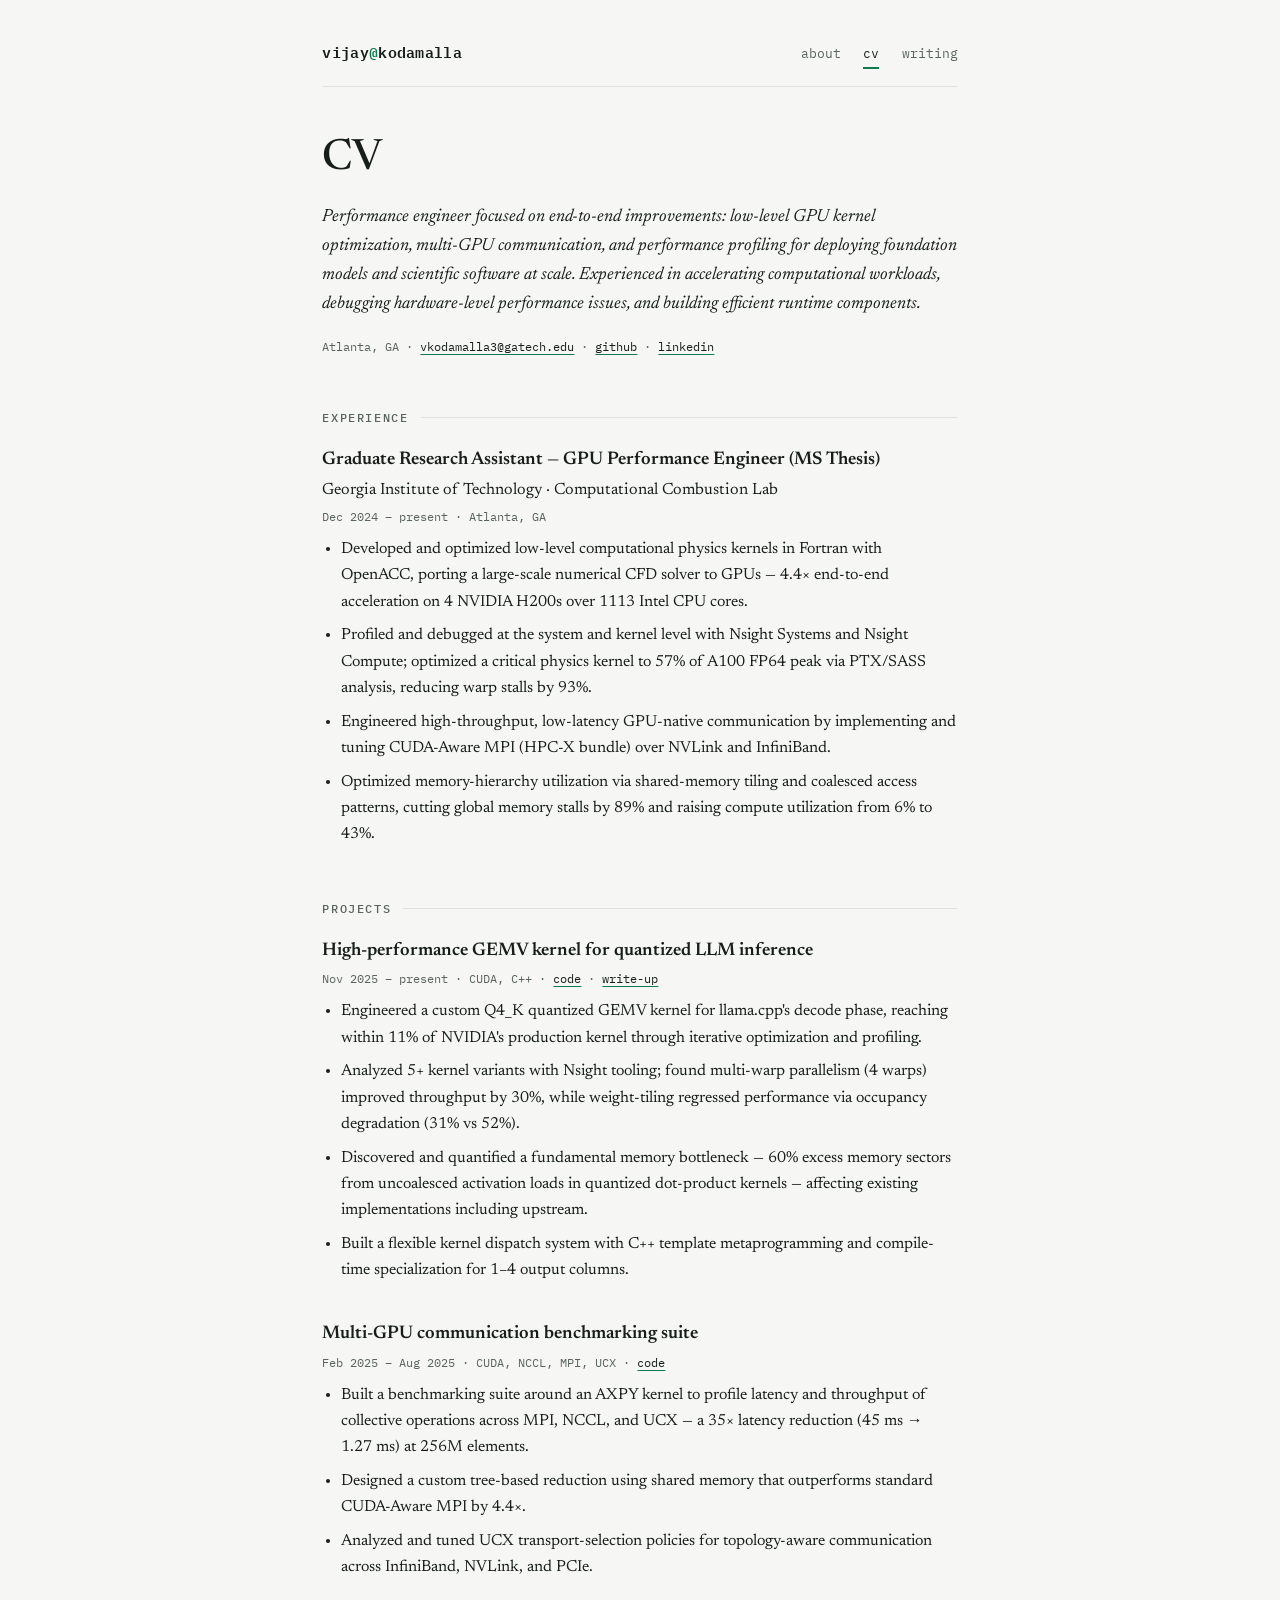
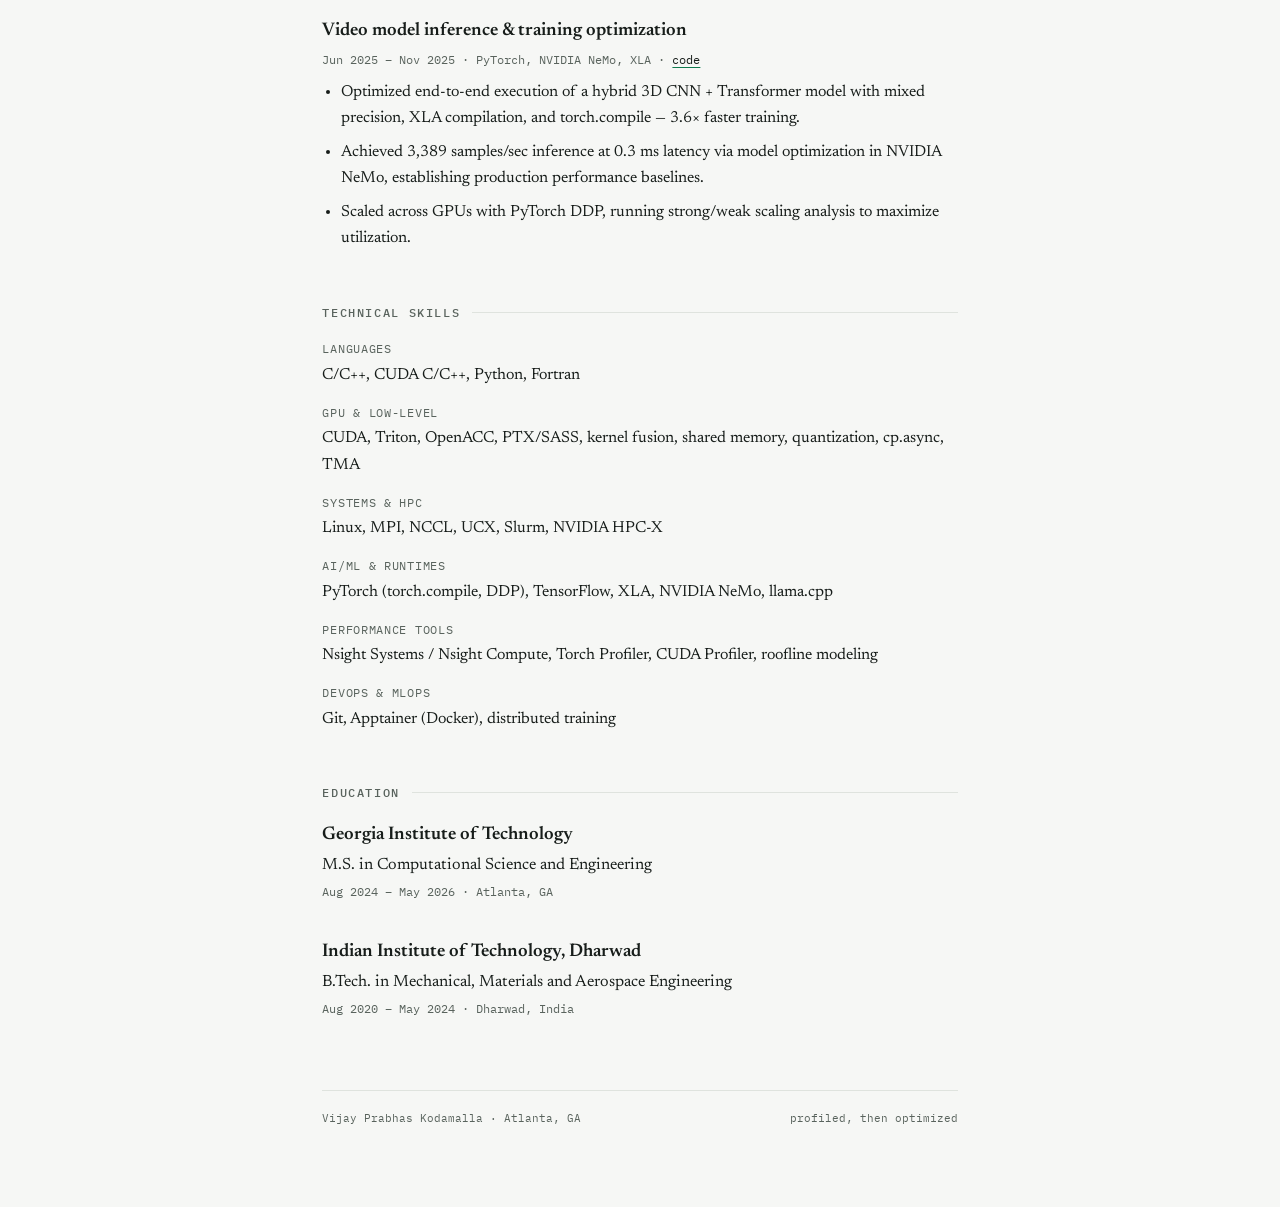
==== cv.html @ 4b3866c9 "files for the personal website" ====
<!DOCTYPE html>
<html lang="en">
<head>
<meta charset="utf-8">
<meta name="viewport" content="width=device-width, initial-scale=1.0">
<title>CV — Vijay Kodamalla</title>
<meta name="description" content="CV of Vijay Kodamalla — GPU performance engineering, CUDA kernel optimization, multi-GPU communication, and performance profiling.">
<link rel="preconnect" href="https://fonts.googleapis.com">
<link rel="preconnect" href="https://fonts.gstatic.com" crossorigin>
<link href="https://fonts.googleapis.com/css2?family=Newsreader:ital,opsz,wght@0,6..72,400;0,6..72,500;0,6..72,600;1,6..72,400;1,6..72,500&family=IBM+Plex+Mono:wght@400;500;600&display=swap" rel="stylesheet">
<link rel="stylesheet" href="styles.css">
</head>
<body>
<div class="page">

<header class="site">
  <a class="wordmark" href="index.html">vijay<span>@</span>kodamalla</a>
  <nav class="site-nav" aria-label="Site">
    <a href="index.html">about</a>
    <a href="cv.html" aria-current="page">cv</a>
    <a href="writing.html">writing</a>
  </nav>
</header>

<main>
  <h1>CV</h1>

  <p><em>Performance engineer focused on end-to-end improvements: low-level GPU kernel optimization, multi-GPU communication, and performance profiling for deploying foundation models and scientific software at scale. Experienced in accelerating computational workloads, debugging hardware-level performance issues, and building efficient runtime components.</em></p>

  <p class="muted" style="font-family: var(--mono); font-size: 0.78rem;">Atlanta, GA · <a href="mailto:vkodamalla3@gatech.edu">vkodamalla3@gatech.edu</a> · <a href="https://github.com/vijay-kodamalla">github</a> · <a href="https://linkedin.com/in/vijaykodamalla">linkedin</a></p>

  <h2 class="eyebrow">Experience</h2>

  <div class="cv-entry">
    <h3>Graduate Research Assistant — GPU Performance Engineer (MS Thesis)</h3>
    <p class="org">Georgia Institute of Technology · Computational Combustion Lab</p>
    <p class="when">Dec 2024 – present · Atlanta, GA</p>
    <ul>
      <li>Developed and optimized low-level computational physics kernels in Fortran with OpenACC, porting a large-scale numerical CFD solver to GPUs — 4.4× end-to-end acceleration on 4 NVIDIA H200s over 1113 Intel CPU cores.</li>
      <li>Profiled and debugged at the system and kernel level with Nsight Systems and Nsight Compute; optimized a critical physics kernel to 57% of A100 FP64 peak via PTX/SASS analysis, reducing warp stalls by 93%.</li>
      <li>Engineered high-throughput, low-latency GPU-native communication by implementing and tuning CUDA-Aware MPI (HPC-X bundle) over NVLink and InfiniBand.</li>
      <li>Optimized memory-hierarchy utilization via shared-memory tiling and coalesced access patterns, cutting global memory stalls by 89% and raising compute utilization from 6% to 43%.</li>
    </ul>
  </div>

  <h2 class="eyebrow">Projects</h2>

  <div class="cv-entry">
    <h3>High-performance GEMV kernel for quantized LLM inference</h3>
    <p class="when">Nov 2025 – present · CUDA, C++ · <a href="https://github.com/vijay-kodamalla/gemv-q4_k-optimization">code</a> · <a href="https://vijay-kodamalla.github.io/gemv-q4_k-optimization/">write-up</a></p>
    <ul>
      <li>Engineered a custom Q4_K quantized GEMV kernel for llama.cpp's decode phase, reaching within 11% of NVIDIA's production kernel through iterative optimization and profiling.</li>
      <li>Analyzed 5+ kernel variants with Nsight tooling; found multi-warp parallelism (4 warps) improved throughput by 30%, while weight-tiling regressed performance via occupancy degradation (31% vs 52%).</li>
      <li>Discovered and quantified a fundamental memory bottleneck — 60% excess memory sectors from uncoalesced activation loads in quantized dot-product kernels — affecting existing implementations including upstream.</li>
      <li>Built a flexible kernel dispatch system with C++ template metaprogramming and compile-time specialization for 1–4 output columns.</li>
    </ul>
  </div>

  <div class="cv-entry">
    <h3>Multi-GPU communication benchmarking suite</h3>
    <p class="when">Feb 2025 – Aug 2025 · CUDA, NCCL, MPI, UCX · <a href="https://github.com/vijay-kodamalla/multi_gpu_comm_suite">code</a></p>
    <ul>
      <li>Built a benchmarking suite around an AXPY kernel to profile latency and throughput of collective operations across MPI, NCCL, and UCX — a 35× latency reduction (45 ms → 1.27 ms) at 256M elements.</li>
      <li>Designed a custom tree-based reduction using shared memory that outperforms standard CUDA-Aware MPI by 4.4×.</li>
      <li>Analyzed and tuned UCX transport-selection policies for topology-aware communication across InfiniBand, NVLink, and PCIe.</li>
    </ul>
  </div>

  <div class="cv-entry">
    <h3>Video model inference &amp; training optimization</h3>
    <p class="when">Jun 2025 – Nov 2025 · PyTorch, NVIDIA NeMo, XLA · <a href="https://github.com/vijay-kodamalla/video_classification_hybrid_arch">code</a></p>
    <ul>
      <li>Optimized end-to-end execution of a hybrid 3D CNN + Transformer model with mixed precision, XLA compilation, and torch.compile — 3.6× faster training.</li>
      <li>Achieved 3,389 samples/sec inference at 0.3 ms latency via model optimization in NVIDIA NeMo, establishing production performance baselines.</li>
      <li>Scaled across GPUs with PyTorch DDP, running strong/weak scaling analysis to maximize utilization.</li>
    </ul>
  </div>

  <h2 class="eyebrow">Technical skills</h2>

  <dl class="skills">
    <dt>Languages</dt>
    <dd>C/C++, CUDA C/C++, Python, Fortran</dd>
    <dt>GPU &amp; low-level</dt>
    <dd>CUDA, Triton, OpenACC, PTX/SASS, kernel fusion, shared memory, quantization, cp.async, TMA</dd>
    <dt>Systems &amp; HPC</dt>
    <dd>Linux, MPI, NCCL, UCX, Slurm, NVIDIA HPC-X</dd>
    <dt>AI/ML &amp; runtimes</dt>
    <dd>PyTorch (torch.compile, DDP), TensorFlow, XLA, NVIDIA NeMo, llama.cpp</dd>
    <dt>Performance tools</dt>
    <dd>Nsight Systems / Nsight Compute, Torch Profiler, CUDA Profiler, roofline modeling</dd>
    <dt>DevOps &amp; MLOps</dt>
    <dd>Git, Apptainer (Docker), distributed training</dd>
  </dl>

  <h2 class="eyebrow">Education</h2>

  <div class="cv-entry">
    <h3>Georgia Institute of Technology</h3>
    <p class="org">M.S. in Computational Science and Engineering</p>
    <p class="when">Aug 2024 – May 2026 · Atlanta, GA</p>
  </div>

  <div class="cv-entry">
    <h3>Indian Institute of Technology, Dharwad</h3>
    <p class="org">B.Tech. in Mechanical, Materials and Aerospace Engineering</p>
    <p class="when">Aug 2020 – May 2024 · Dharwad, India</p>
  </div>
</main>

<footer class="site">
  <span>Vijay Prabhas Kodamalla · Atlanta, GA</span>
  <span>profiled, then optimized</span>
</footer>

</div>
</body>
</html>
---- styles.css ----
/* ---------------------------------------------------------
   Vijay Kodamalla — personal site
   Palette
     paper    #F6F7F5   cool graph-paper white
     ink      #171D1A   near-black green-tinted ink
     muted    #59635D   secondary text
     kernel   #0F7A4E   profiler "kernel track" green (accent)
     stall    #B4741F   "before" / stall amber
     hairline #DFE3DE   rules and borders
   Type
     Newsreader      — body & display (research-notebook serif)
     IBM Plex Mono   — nav, labels, metrics (profiler vernacular)
   --------------------------------------------------------- */

:root {
  --paper: #f6f7f5;
  --ink: #171d1a;
  --muted: #59635d;
  --kernel: #0f7a4e;
  --stall: #b4741f;
  --hairline: #dfe3de;
  --mono: "IBM Plex Mono", ui-monospace, "SF Mono", Menlo, monospace;
  --serif: "Newsreader", Georgia, "Times New Roman", serif;
}

* { box-sizing: border-box; }

html { scroll-behavior: smooth; }

body {
  margin: 0;
  background: var(--paper);
  color: var(--ink);
  font-family: var(--serif);
  font-size: 1.1rem;
  line-height: 1.65;
  font-weight: 400;
  -webkit-font-smoothing: antialiased;
}

.page {
  max-width: 680px;
  margin: 0 auto;
  padding: 2.5rem 1.4rem 5rem;
}

/* ----- nav ----- */
header.site {
  display: flex;
  align-items: baseline;
  justify-content: space-between;
  gap: 1rem;
  flex-wrap: wrap;
  padding-bottom: 1.1rem;
  border-bottom: 1px solid var(--hairline);
  margin-bottom: 3rem;
}

.wordmark {
  font-family: var(--mono);
  font-size: 0.95rem;
  font-weight: 600;
  letter-spacing: 0.02em;
  color: var(--ink);
  text-decoration: none;
}

.wordmark span { color: var(--kernel); }

nav.site-nav {
  display: flex;
  gap: 1.4rem;
  font-family: var(--mono);
  font-size: 0.82rem;
}

nav.site-nav a {
  color: var(--muted);
  text-decoration: none;
  padding-bottom: 2px;
}

nav.site-nav a:hover { color: var(--ink); }

nav.site-nav a[aria-current="page"] {
  color: var(--ink);
  border-bottom: 2px solid var(--kernel);
}

/* ----- portrait ----- */
.portrait {
  float: right;
  width: 118px;
  height: 118px;
  object-fit: cover;
  border-radius: 10px;
  border: 1px solid var(--hairline);
  margin: 0.3rem 0 0.8rem 1.4rem;
  background: #ececea;
}

@media (max-width: 520px) {
  .portrait {
    float: none;
    display: block;
    width: 96px;
    height: 96px;
    margin: 0 0 1.2rem;
  }
}

/* ----- type ----- */
h1 {
  font-family: var(--serif);
  font-weight: 500;
  font-size: clamp(2rem, 6vw, 2.7rem);
  line-height: 1.12;
  letter-spacing: -0.015em;
  margin: 0 0 1.2rem;
}

h1 em {
  font-style: italic;
  color: var(--kernel);
}

.eyebrow {
  font-family: var(--mono);
  font-size: 0.72rem;
  font-weight: 500;
  letter-spacing: 0.14em;
  text-transform: uppercase;
  color: var(--muted);
  margin: 3.2rem 0 1.1rem;
  display: flex;
  align-items: center;
  gap: 0.75rem;
}

.eyebrow::after {
  content: "";
  flex: 1;
  height: 1px;
  background: var(--hairline);
}

p { margin: 0 0 1.1rem; }

a { color: var(--ink); text-decoration-color: var(--kernel); text-underline-offset: 3px; }
a:hover { color: var(--kernel); }

strong { font-weight: 600; }

.muted { color: var(--muted); }

/* ----- signature: measured strip (profiler bars) ----- */
.measured {
  border: 1px solid var(--hairline);
  border-radius: 6px;
  background: #fdfdfc;
  padding: 1.2rem 1.3rem 1.05rem;
  margin: 2rem 0 0.4rem;
}

.measured-caption {
  font-family: var(--mono);
  font-size: 0.7rem;
  letter-spacing: 0.12em;
  text-transform: uppercase;
  color: var(--muted);
  margin-bottom: 1rem;
}

.metric { margin-bottom: 1rem; }
.metric:last-child { margin-bottom: 0.2rem; }

.metric-label {
  display: flex;
  justify-content: space-between;
  gap: 1rem;
  font-family: var(--mono);
  font-size: 0.78rem;
  color: var(--ink);
  margin-bottom: 0.35rem;
}

.metric-label .value { color: var(--kernel); font-weight: 600; white-space: nowrap; }

.track {
  position: relative;
  height: 9px;
  border-radius: 2px;
  background: repeating-linear-gradient(
    90deg,
    #ececea 0 6px,
    #f3f3f1 6px 12px
  );
  overflow: hidden;
}

.bar {
  position: absolute;
  inset: 0 auto 0 0;
  border-radius: 2px;
  background: var(--kernel);
  width: 0;
  animation: grow 0.9s ease-out forwards;
}

.bar.before { background: var(--stall); opacity: 0.85; }

@keyframes grow { to { width: var(--w); } }

@media (prefers-reduced-motion: reduce) {
  .bar { animation: none; width: var(--w); }
  html { scroll-behavior: auto; }
}

.measured-footnote {
  font-family: var(--mono);
  font-size: 0.68rem;
  color: var(--muted);
  margin-top: 0.9rem;
}

/* ----- project / writing lists ----- */
.item { margin-bottom: 1.9rem; }

.item h3 {
  font-family: var(--serif);
  font-weight: 600;
  font-size: 1.15rem;
  margin: 0 0 0.25rem;
  line-height: 1.3;
}

.item h3 a { text-decoration: none; border-bottom: 1px solid var(--hairline); }
.item h3 a:hover { border-bottom-color: var(--kernel); }

.item .meta {
  font-family: var(--mono);
  font-size: 0.72rem;
  color: var(--muted);
  letter-spacing: 0.04em;
  margin-bottom: 0.4rem;
}

.item p { margin: 0; font-size: 1.02rem; }

.item .links {
  font-family: var(--mono);
  font-size: 0.76rem;
  margin-top: 0.45rem;
}

.item .links a { color: var(--kernel); text-decoration: none; margin-right: 1.1rem; }
.item .links a:hover { text-decoration: underline; }

/* ----- CV ----- */
.cv-entry { margin-bottom: 2.2rem; }

.cv-entry h3 {
  font-weight: 600;
  font-size: 1.15rem;
  margin: 0;
}

.cv-entry .org {
  font-size: 1.02rem;
  color: var(--ink);
  margin: 0.1rem 0 0;
}

.cv-entry .when {
  font-family: var(--mono);
  font-size: 0.74rem;
  color: var(--muted);
  margin: 0.2rem 0 0.6rem;
}

.cv-entry ul {
  margin: 0.4rem 0 0;
  padding-left: 1.15rem;
}

.cv-entry li { margin-bottom: 0.45rem; font-size: 1.0rem; }

.skills dt {
  font-family: var(--mono);
  font-size: 0.74rem;
  letter-spacing: 0.06em;
  text-transform: uppercase;
  color: var(--muted);
  margin-top: 0.9rem;
}

.skills dd { margin: 0.2rem 0 0; font-size: 1.0rem; }

/* ----- contact ----- */
.hello {
  font-family: var(--mono);
  font-size: 0.85rem;
  display: flex;
  gap: 1.6rem;
  flex-wrap: wrap;
}

.hello a { color: var(--ink); text-decoration: none; border-bottom: 1px solid var(--kernel); padding-bottom: 1px; }
.hello a:hover { color: var(--kernel); }

/* ----- footer ----- */
footer.site {
  margin-top: 4.5rem;
  padding-top: 1.1rem;
  border-top: 1px solid var(--hairline);
  font-family: var(--mono);
  font-size: 0.7rem;
  color: var(--muted);
  display: flex;
  justify-content: space-between;
  gap: 1rem;
  flex-wrap: wrap;
}

/* focus visibility */
a:focus-visible {
  outline: 2px solid var(--kernel);
  outline-offset: 3px;
  border-radius: 2px;
}

@media (max-width: 520px) {
  body { font-size: 1.03rem; }
  nav.site-nav { gap: 1rem; }
}
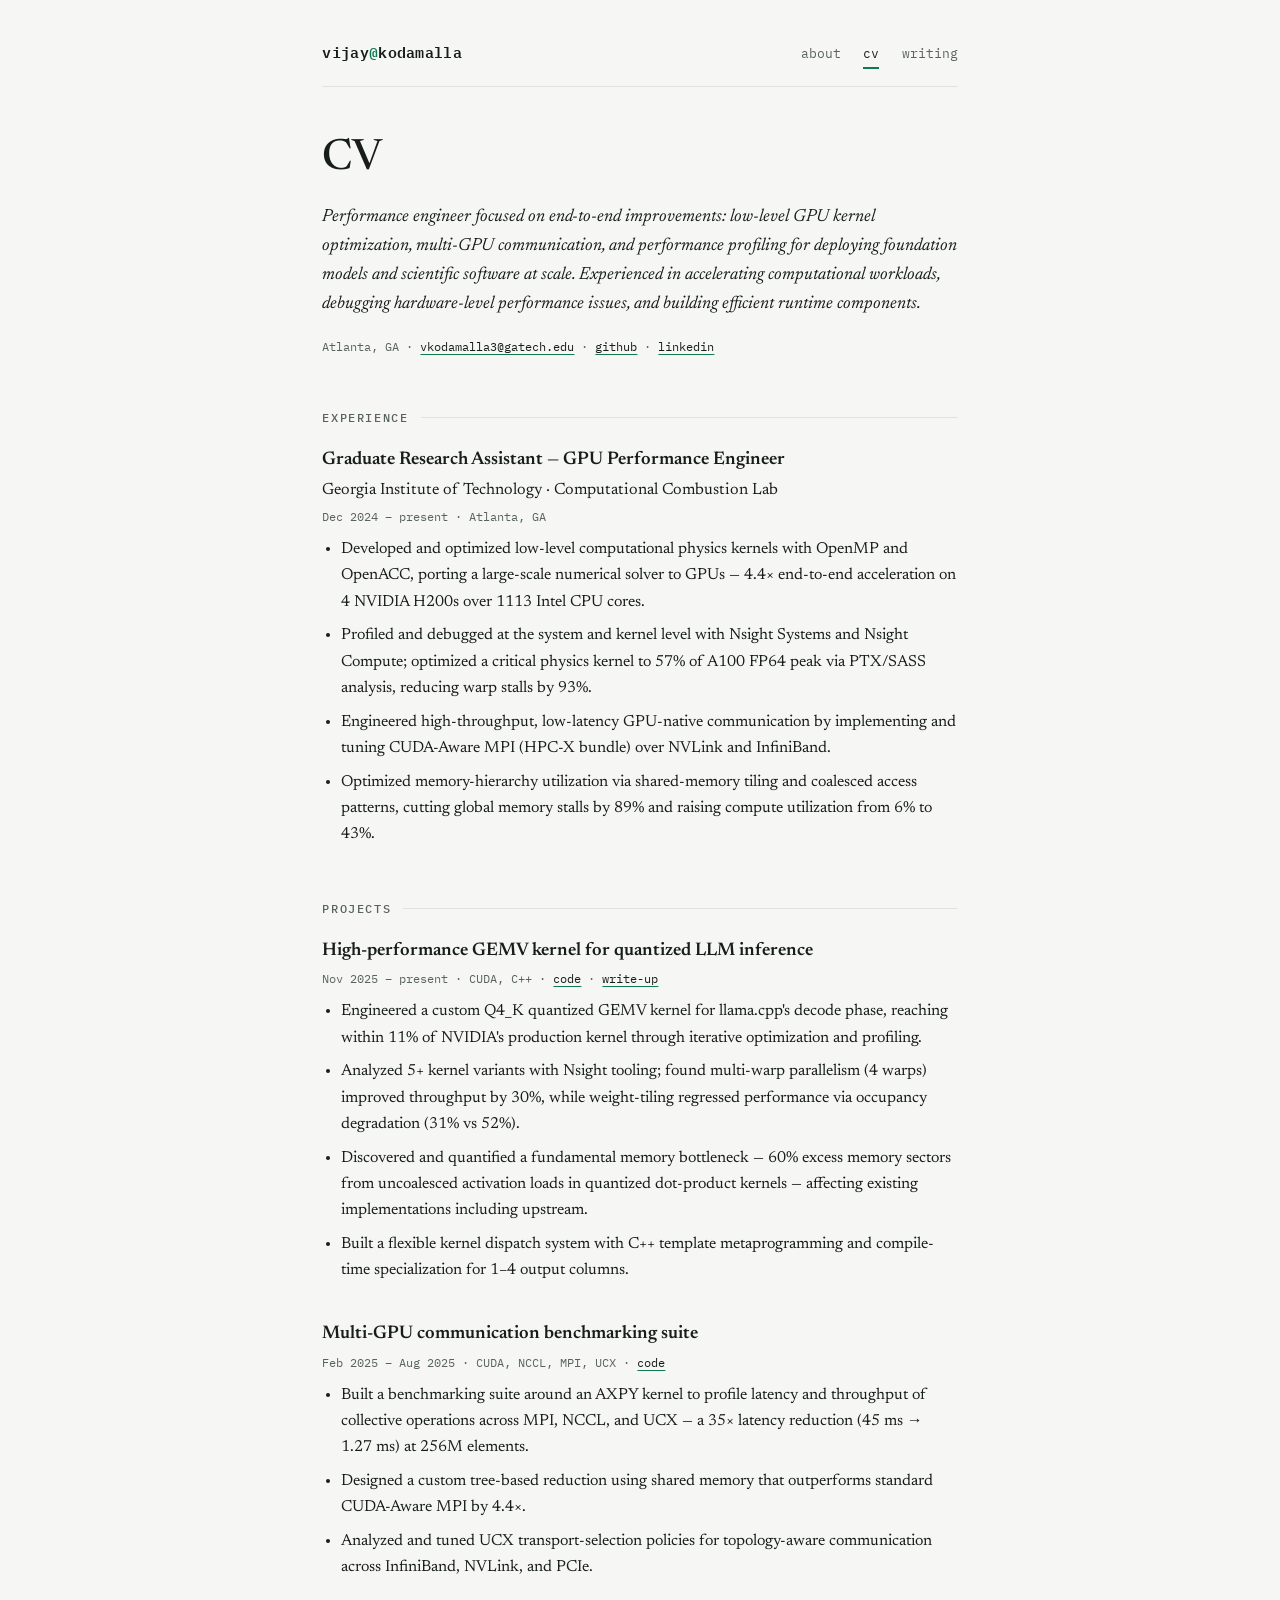
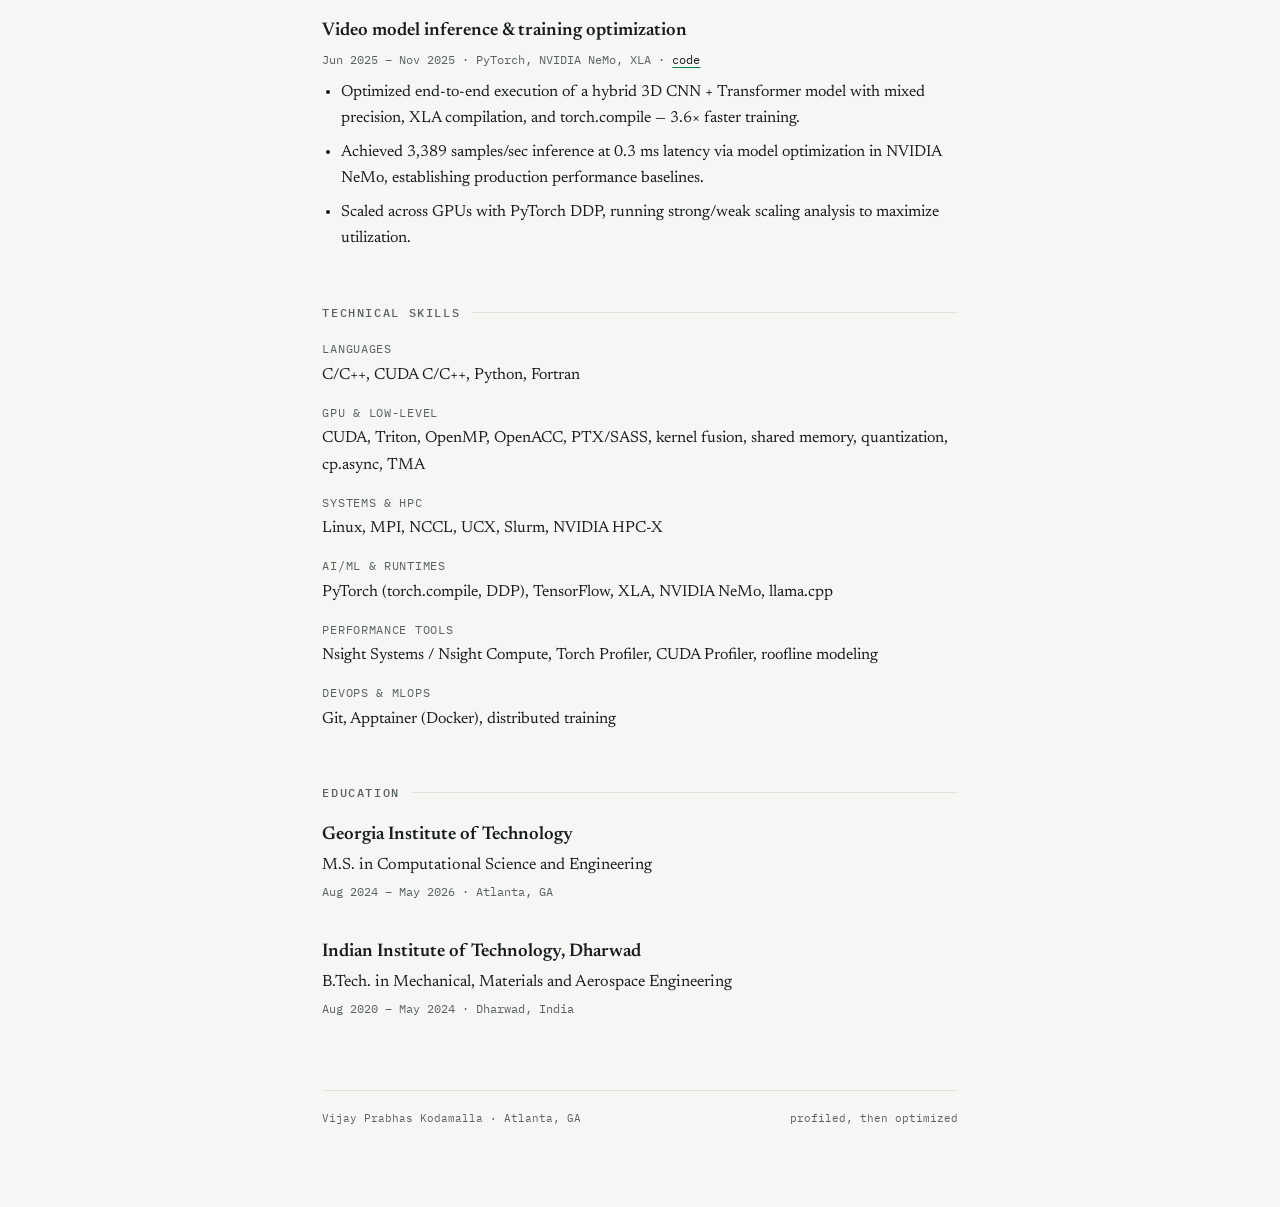
==== commit bf20d7a1: "Update cv.html" ====
--- a/cv.html
+++ b/cv.html
@@ -32,11 +32,11 @@
   <h2 class="eyebrow">Experience</h2>
 
   <div class="cv-entry">
-    <h3>Graduate Research Assistant — GPU Performance Engineer (MS Thesis)</h3>
+    <h3>Graduate Research Assistant — GPU Performance Engineer</h3>
     <p class="org">Georgia Institute of Technology · Computational Combustion Lab</p>
     <p class="when">Dec 2024 – present · Atlanta, GA</p>
     <ul>
-      <li>Developed and optimized low-level computational physics kernels in Fortran with OpenACC, porting a large-scale numerical CFD solver to GPUs — 4.4× end-to-end acceleration on 4 NVIDIA H200s over 1113 Intel CPU cores.</li>
+      <li>Developed and optimized low-level computational physics kernels with OpenMP and OpenACC, porting a large-scale numerical solver to GPUs — 4.4× end-to-end acceleration on 4 NVIDIA H200s over 1113 Intel CPU cores.</li>
       <li>Profiled and debugged at the system and kernel level with Nsight Systems and Nsight Compute; optimized a critical physics kernel to 57% of A100 FP64 peak via PTX/SASS analysis, reducing warp stalls by 93%.</li>
       <li>Engineered high-throughput, low-latency GPU-native communication by implementing and tuning CUDA-Aware MPI (HPC-X bundle) over NVLink and InfiniBand.</li>
       <li>Optimized memory-hierarchy utilization via shared-memory tiling and coalesced access patterns, cutting global memory stalls by 89% and raising compute utilization from 6% to 43%.</li>
@@ -82,7 +82,7 @@
     <dt>Languages</dt>
     <dd>C/C++, CUDA C/C++, Python, Fortran</dd>
     <dt>GPU &amp; low-level</dt>
-    <dd>CUDA, Triton, OpenACC, PTX/SASS, kernel fusion, shared memory, quantization, cp.async, TMA</dd>
+    <dd>CUDA, Triton, OpenMP, OpenACC, PTX/SASS, kernel fusion, shared memory, quantization, cp.async, TMA</dd>
     <dt>Systems &amp; HPC</dt>
     <dd>Linux, MPI, NCCL, UCX, Slurm, NVIDIA HPC-X</dd>
     <dt>AI/ML &amp; runtimes</dt>
--- a/styles.css
+++ b/styles.css
@@ -90,12 +90,12 @@
 /* ----- portrait ----- */
 .portrait {
   float: right;
-  width: 118px;
-  height: 118px;
+  width: 156px;
+  height: 156px;
   object-fit: cover;
-  border-radius: 10px;
+  border-radius: 50%;
   border: 1px solid var(--hairline);
-  margin: 0.3rem 0 0.8rem 1.4rem;
+  margin: 0.2rem 0 1rem 1.6rem;
   background: #ececea;
 }
 
@@ -103,8 +103,8 @@
   .portrait {
     float: none;
     display: block;
-    width: 96px;
-    height: 96px;
+    width: 124px;
+    height: 124px;
     margin: 0 0 1.2rem;
   }
 }
@@ -308,6 +308,86 @@
 .hello a { color: var(--ink); text-decoration: none; border-bottom: 1px solid var(--kernel); padding-bottom: 1px; }
 .hello a:hover { color: var(--kernel); }
 
+/* ----- article (blog posts) ----- */
+article.post h1 {
+  font-size: clamp(1.7rem, 5vw, 2.2rem);
+  margin-bottom: 0.4rem;
+}
+
+article.post .post-meta {
+  font-family: var(--mono);
+  font-size: 0.74rem;
+  color: var(--muted);
+  margin-bottom: 2.2rem;
+}
+
+article.post h2 {
+  font-family: var(--serif);
+  font-weight: 600;
+  font-size: 1.3rem;
+  margin: 2.6rem 0 0.8rem;
+  line-height: 1.3;
+}
+
+article.post p, article.post li { font-size: 1.05rem; }
+
+article.post ul { padding-left: 1.2rem; }
+article.post li { margin-bottom: 0.5rem; }
+
+article.post code {
+  font-family: var(--mono);
+  font-size: 0.85em;
+  background: #eef0ec;
+  padding: 0.1em 0.35em;
+  border-radius: 3px;
+}
+
+article.post pre {
+  background: #141a17;
+  color: #dce3de;
+  border-radius: 6px;
+  padding: 1rem 1.2rem;
+  overflow-x: auto;
+  font-size: 0.82rem;
+  line-height: 1.55;
+  margin: 1.2rem 0;
+}
+
+article.post pre code {
+  background: none;
+  padding: 0;
+  color: inherit;
+  font-size: inherit;
+}
+
+article.post table {
+  width: 100%;
+  border-collapse: collapse;
+  font-family: var(--mono);
+  font-size: 0.78rem;
+  margin: 1.4rem 0;
+}
+
+article.post th {
+  text-align: left;
+  font-weight: 600;
+  border-bottom: 2px solid var(--ink);
+  padding: 0.45rem 0.6rem 0.45rem 0;
+}
+
+article.post td {
+  border-bottom: 1px solid var(--hairline);
+  padding: 0.45rem 0.6rem 0.45rem 0;
+  vertical-align: top;
+}
+
+article.post .back-link {
+  font-family: var(--mono);
+  font-size: 0.78rem;
+  display: inline-block;
+  margin-bottom: 2rem;
+}
+
 /* ----- footer ----- */
 footer.site {
   margin-top: 4.5rem;
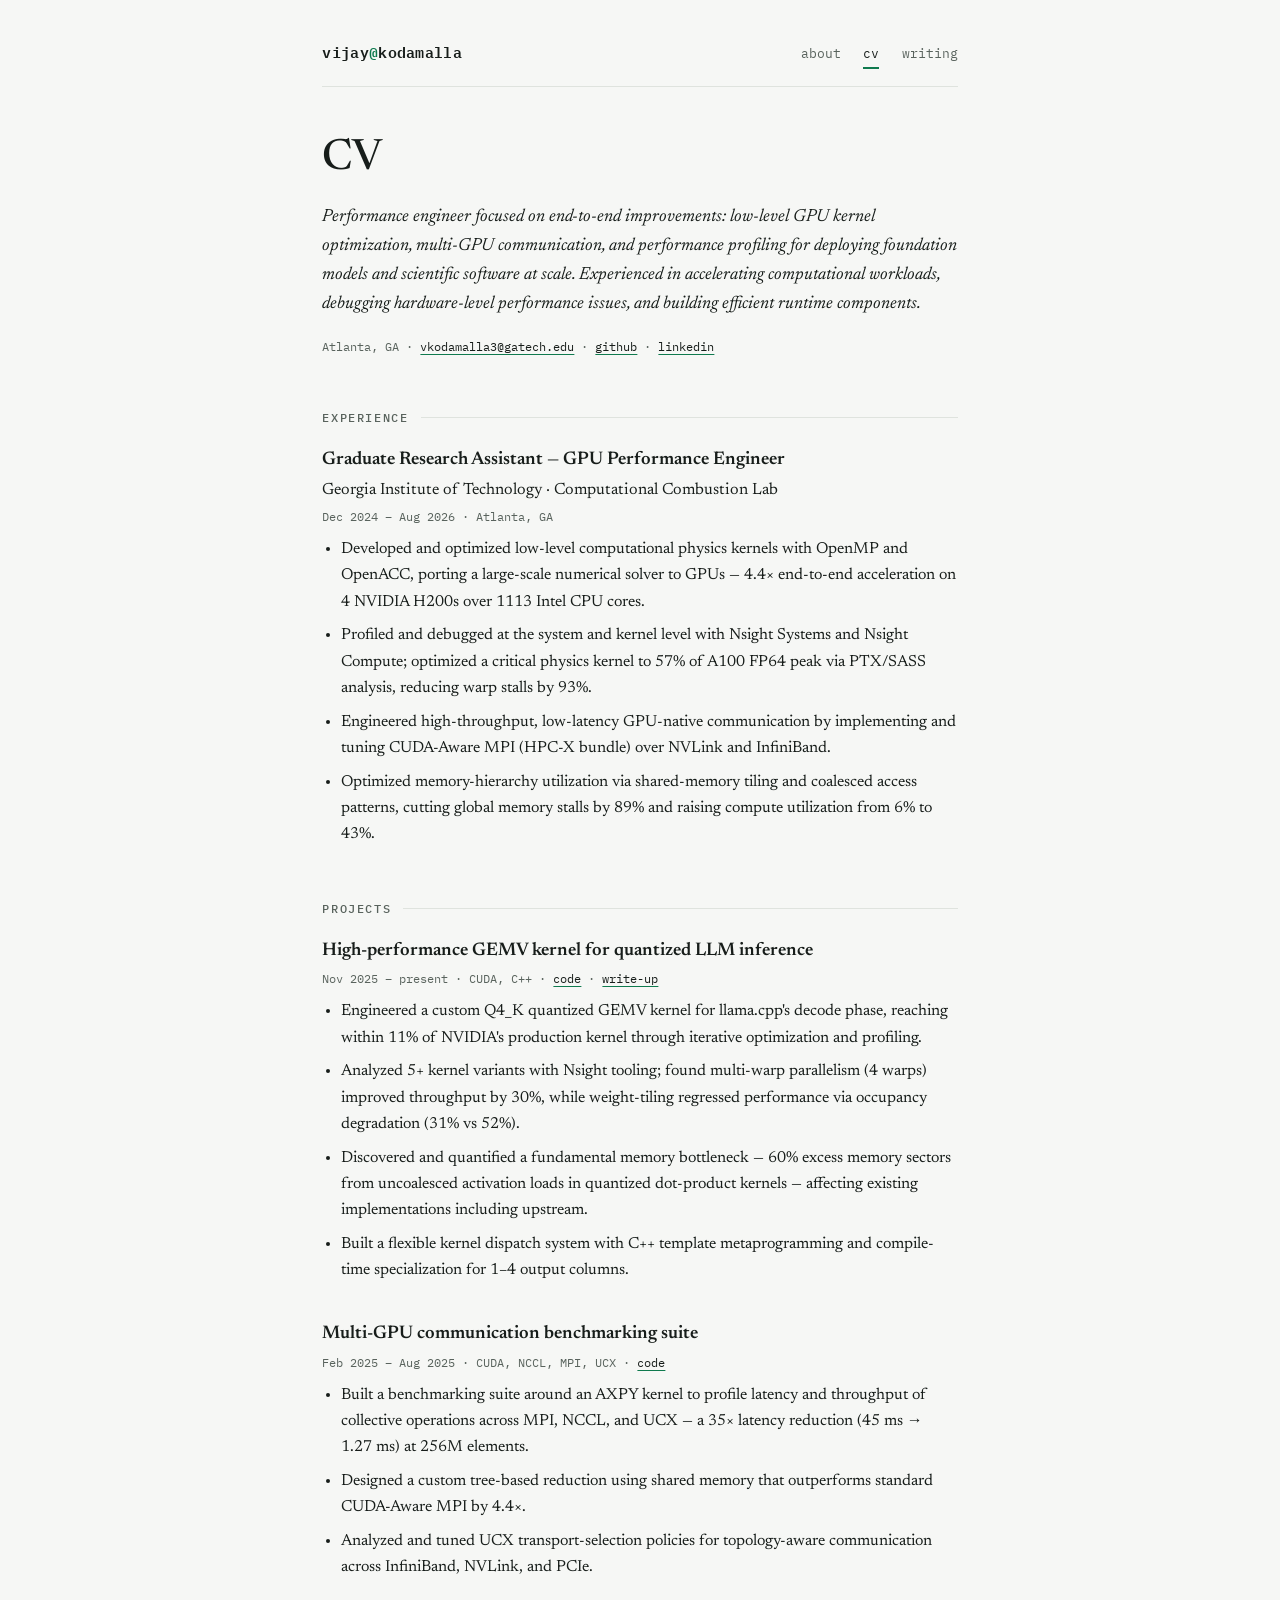
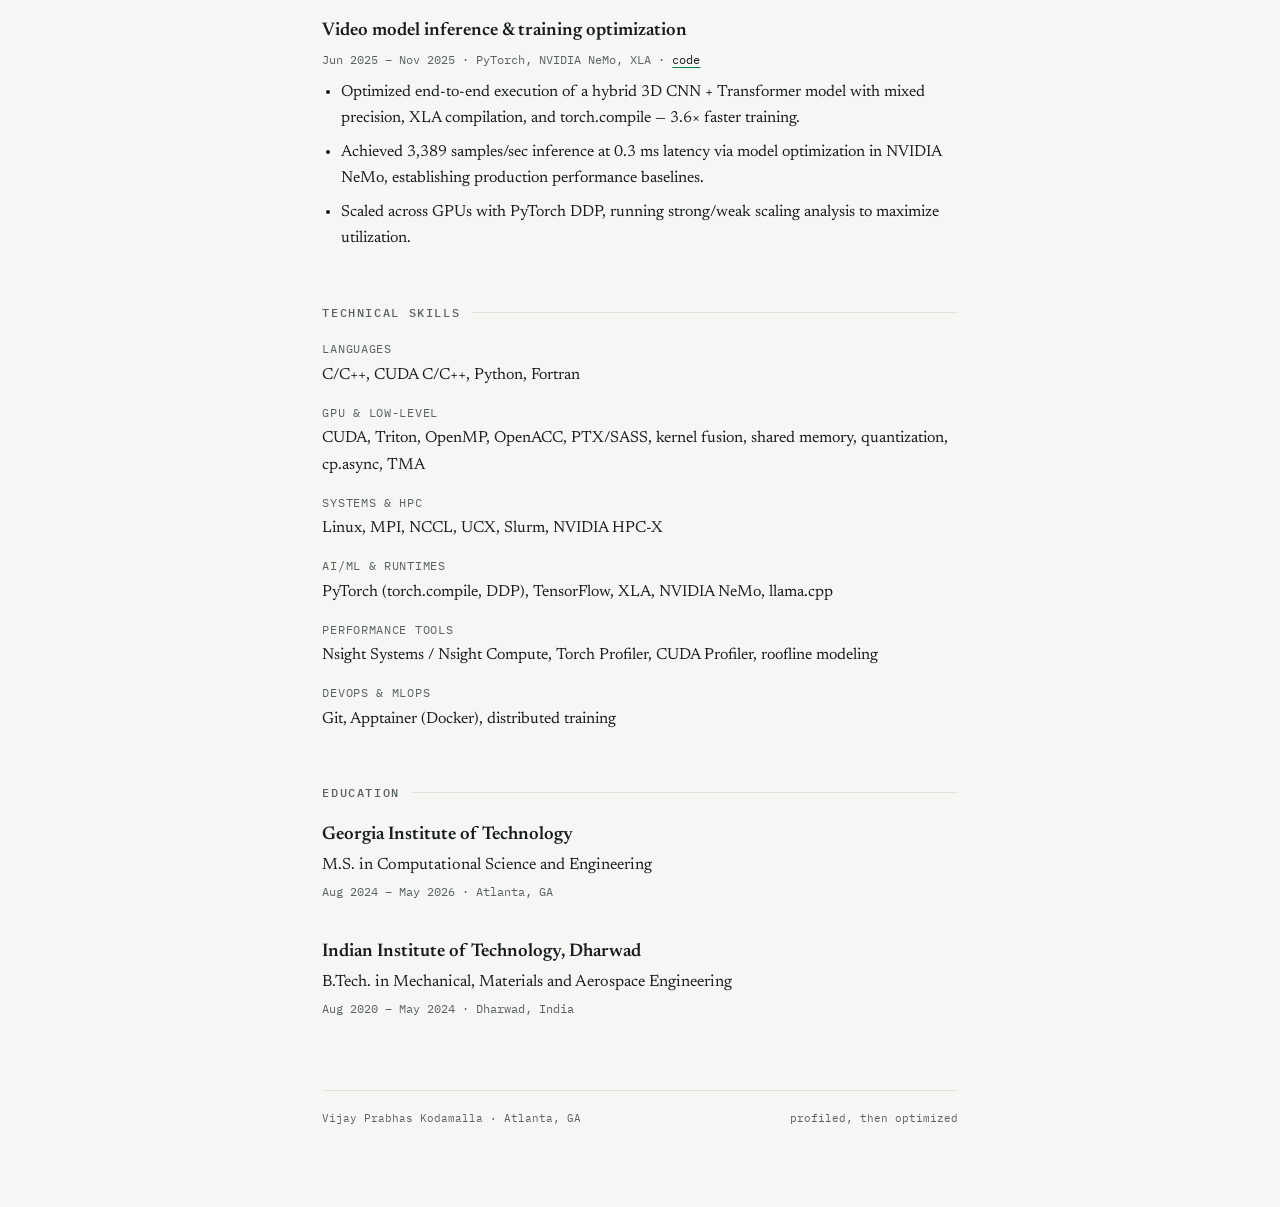
==== commit 3abde70e: "Update cv.html" ====
--- a/cv.html
+++ b/cv.html
@@ -34,7 +34,7 @@
   <div class="cv-entry">
     <h3>Graduate Research Assistant — GPU Performance Engineer</h3>
     <p class="org">Georgia Institute of Technology · Computational Combustion Lab</p>
-    <p class="when">Dec 2024 – present · Atlanta, GA</p>
+    <p class="when">Dec 2024 – Aug 2026 · Atlanta, GA</p>
     <ul>
       <li>Developed and optimized low-level computational physics kernels with OpenMP and OpenACC, porting a large-scale numerical solver to GPUs — 4.4× end-to-end acceleration on 4 NVIDIA H200s over 1113 Intel CPU cores.</li>
       <li>Profiled and debugged at the system and kernel level with Nsight Systems and Nsight Compute; optimized a critical physics kernel to 57% of A100 FP64 peak via PTX/SASS analysis, reducing warp stalls by 93%.</li>
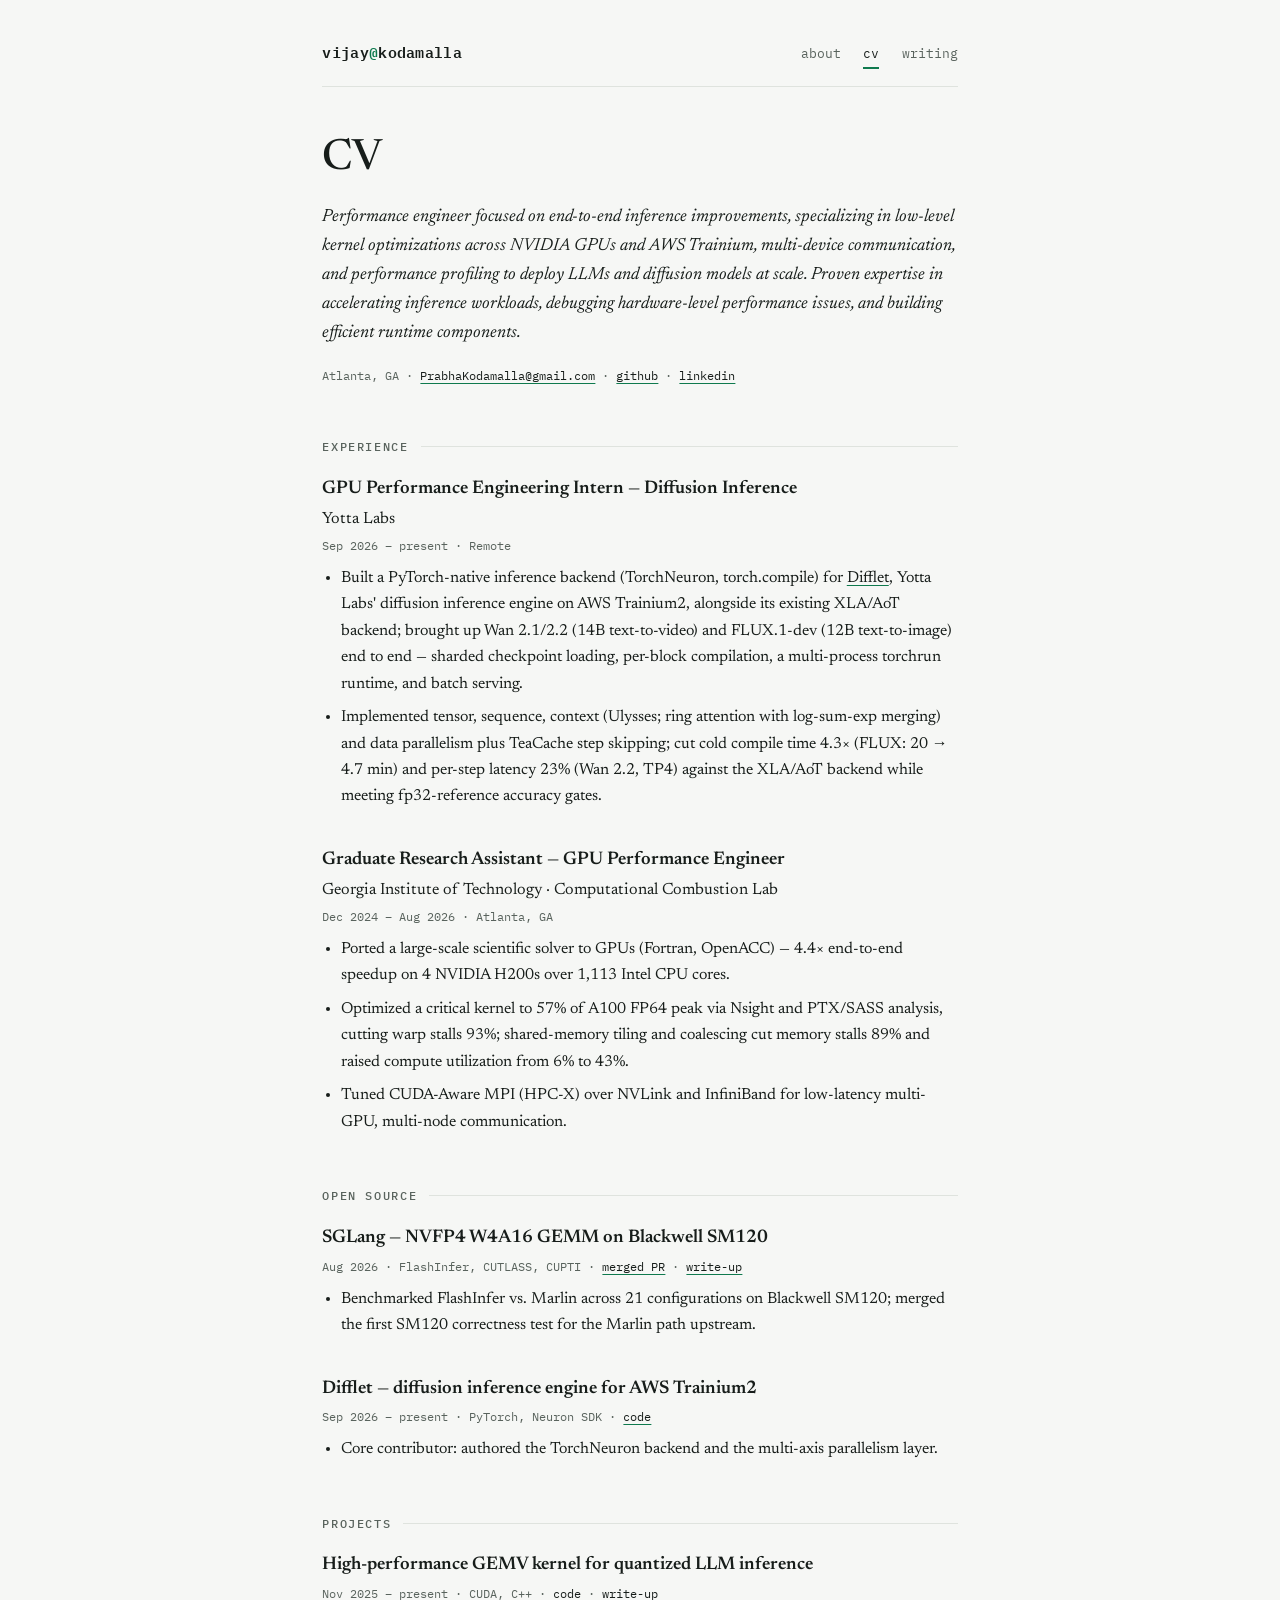
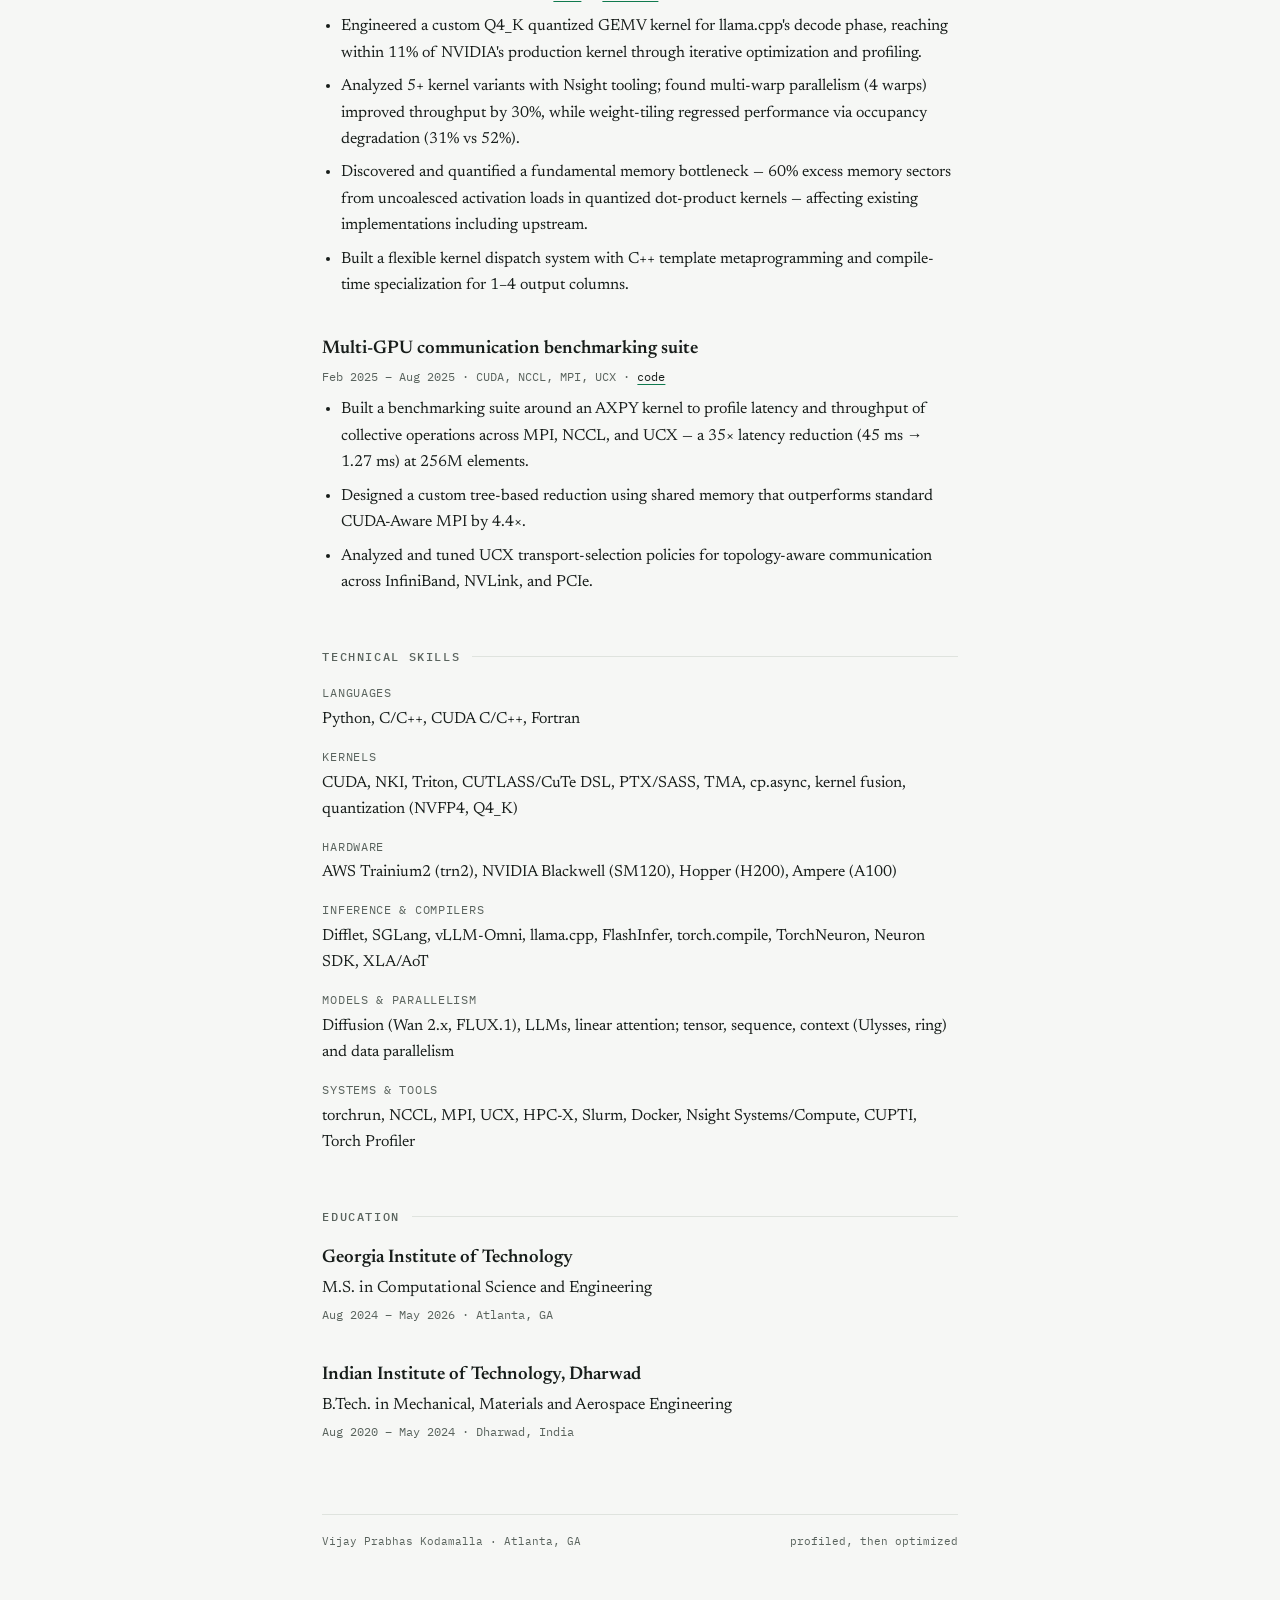
==== commit e0032461: "Add files via upload" ====
--- a/cv.html
+++ b/cv.html
@@ -4,7 +4,7 @@
 <meta charset="utf-8">
 <meta name="viewport" content="width=device-width, initial-scale=1.0">
 <title>CV — Vijay Kodamalla</title>
-<meta name="description" content="CV of Vijay Kodamalla — GPU performance engineering, CUDA kernel optimization, multi-GPU communication, and performance profiling.">
+<meta name="description" content="CV of Vijay Kodamalla — inference performance engineering across NVIDIA GPUs and AWS Trainium2: kernels, distributed inference runtimes, and profiling for LLMs and diffusion models.">
 <link rel="preconnect" href="https://fonts.googleapis.com">
 <link rel="preconnect" href="https://fonts.gstatic.com" crossorigin>
 <link href="https://fonts.googleapis.com/css2?family=Newsreader:ital,opsz,wght@0,6..72,400;0,6..72,500;0,6..72,600;1,6..72,400;1,6..72,500&family=IBM+Plex+Mono:wght@400;500;600&display=swap" rel="stylesheet">
@@ -25,21 +25,48 @@
 <main>
   <h1>CV</h1>
 
-  <p><em>Performance engineer focused on end-to-end improvements: low-level GPU kernel optimization, multi-GPU communication, and performance profiling for deploying foundation models and scientific software at scale. Experienced in accelerating computational workloads, debugging hardware-level performance issues, and building efficient runtime components.</em></p>
+  <p><em>Performance engineer focused on end-to-end inference improvements, specializing in low-level kernel optimizations across NVIDIA GPUs and AWS Trainium, multi-device communication, and performance profiling to deploy LLMs and diffusion models at scale. Proven expertise in accelerating inference workloads, debugging hardware-level performance issues, and building efficient runtime components.</em></p>
 
-  <p class="muted" style="font-family: var(--mono); font-size: 0.78rem;">Atlanta, GA · <a href="mailto:vkodamalla3@gatech.edu">vkodamalla3@gatech.edu</a> · <a href="https://github.com/vijay-kodamalla">github</a> · <a href="https://linkedin.com/in/vijaykodamalla">linkedin</a></p>
+  <p class="muted" style="font-family: var(--mono); font-size: 0.78rem;">Atlanta, GA · <a href="mailto:PrabhaKodamalla@gmail.com">PrabhaKodamalla@gmail.com</a> · <a href="https://github.com/vijay-kodamalla">github</a> · <a href="https://linkedin.com/in/vijaykodamalla">linkedin</a></p>
 
   <h2 class="eyebrow">Experience</h2>
+
+  <div class="cv-entry">
+    <h3>GPU Performance Engineering Intern — Diffusion Inference</h3>
+    <p class="org">Yotta Labs</p>
+    <p class="when">Sep 2026 – present · Remote</p>
+    <ul>
+      <li>Built a PyTorch-native inference backend (TorchNeuron, torch.compile) for <a href="https://github.com/ai-decentralized/Difflet">Difflet</a>, Yotta Labs' diffusion inference engine on AWS Trainium2, alongside its existing XLA/AoT backend; brought up Wan 2.1/2.2 (14B text-to-video) and FLUX.1-dev (12B text-to-image) end to end — sharded checkpoint loading, per-block compilation, a multi-process torchrun runtime, and batch serving.</li>
+      <li>Implemented tensor, sequence, context (Ulysses; ring attention with log-sum-exp merging) and data parallelism plus TeaCache step skipping; cut cold compile time 4.3× (FLUX: 20 → 4.7 min) and per-step latency 23% (Wan 2.2, TP4) against the XLA/AoT backend while meeting fp32-reference accuracy gates.</li>
+    </ul>
+  </div>
 
   <div class="cv-entry">
     <h3>Graduate Research Assistant — GPU Performance Engineer</h3>
     <p class="org">Georgia Institute of Technology · Computational Combustion Lab</p>
     <p class="when">Dec 2024 – Aug 2026 · Atlanta, GA</p>
     <ul>
-      <li>Developed and optimized low-level computational physics kernels with OpenMP and OpenACC, porting a large-scale numerical solver to GPUs — 4.4× end-to-end acceleration on 4 NVIDIA H200s over 1113 Intel CPU cores.</li>
-      <li>Profiled and debugged at the system and kernel level with Nsight Systems and Nsight Compute; optimized a critical physics kernel to 57% of A100 FP64 peak via PTX/SASS analysis, reducing warp stalls by 93%.</li>
-      <li>Engineered high-throughput, low-latency GPU-native communication by implementing and tuning CUDA-Aware MPI (HPC-X bundle) over NVLink and InfiniBand.</li>
-      <li>Optimized memory-hierarchy utilization via shared-memory tiling and coalesced access patterns, cutting global memory stalls by 89% and raising compute utilization from 6% to 43%.</li>
+      <li>Ported a large-scale scientific solver to GPUs (Fortran, OpenACC) — 4.4× end-to-end speedup on 4 NVIDIA H200s over 1,113 Intel CPU cores.</li>
+      <li>Optimized a critical kernel to 57% of A100 FP64 peak via Nsight and PTX/SASS analysis, cutting warp stalls 93%; shared-memory tiling and coalescing cut memory stalls 89% and raised compute utilization from 6% to 43%.</li>
+      <li>Tuned CUDA-Aware MPI (HPC-X) over NVLink and InfiniBand for low-latency multi-GPU, multi-node communication.</li>
+    </ul>
+  </div>
+
+  <h2 class="eyebrow">Open source</h2>
+
+  <div class="cv-entry">
+    <h3>SGLang — NVFP4 W4A16 GEMM on Blackwell SM120</h3>
+    <p class="when">Aug 2026 · FlashInfer, CUTLASS, CUPTI · <a href="https://github.com/sgl-project/sglang/pull/34327">merged PR</a> · <a href="writing/sglang-nvfp4-w4a16-sm120.html">write-up</a></p>
+    <ul>
+      <li>Benchmarked FlashInfer vs. Marlin across 21 configurations on Blackwell SM120; merged the first SM120 correctness test for the Marlin path upstream.</li>
+    </ul>
+  </div>
+
+  <div class="cv-entry">
+    <h3>Difflet — diffusion inference engine for AWS Trainium2</h3>
+    <p class="when">Sep 2026 – present · PyTorch, Neuron SDK · <a href="https://github.com/ai-decentralized/Difflet">code</a></p>
+    <ul>
+      <li>Core contributor: authored the TorchNeuron backend and the multi-axis parallelism layer.</li>
     </ul>
   </div>
 
@@ -66,31 +93,21 @@
     </ul>
   </div>
 
-  <div class="cv-entry">
-    <h3>Video model inference &amp; training optimization</h3>
-    <p class="when">Jun 2025 – Nov 2025 · PyTorch, NVIDIA NeMo, XLA · <a href="https://github.com/vijay-kodamalla/video_classification_hybrid_arch">code</a></p>
-    <ul>
-      <li>Optimized end-to-end execution of a hybrid 3D CNN + Transformer model with mixed precision, XLA compilation, and torch.compile — 3.6× faster training.</li>
-      <li>Achieved 3,389 samples/sec inference at 0.3 ms latency via model optimization in NVIDIA NeMo, establishing production performance baselines.</li>
-      <li>Scaled across GPUs with PyTorch DDP, running strong/weak scaling analysis to maximize utilization.</li>
-    </ul>
-  </div>
-
   <h2 class="eyebrow">Technical skills</h2>
 
   <dl class="skills">
     <dt>Languages</dt>
-    <dd>C/C++, CUDA C/C++, Python, Fortran</dd>
-    <dt>GPU &amp; low-level</dt>
-    <dd>CUDA, Triton, OpenMP, OpenACC, PTX/SASS, kernel fusion, shared memory, quantization, cp.async, TMA</dd>
-    <dt>Systems &amp; HPC</dt>
-    <dd>Linux, MPI, NCCL, UCX, Slurm, NVIDIA HPC-X</dd>
-    <dt>AI/ML &amp; runtimes</dt>
-    <dd>PyTorch (torch.compile, DDP), TensorFlow, XLA, NVIDIA NeMo, llama.cpp</dd>
-    <dt>Performance tools</dt>
-    <dd>Nsight Systems / Nsight Compute, Torch Profiler, CUDA Profiler, roofline modeling</dd>
-    <dt>DevOps &amp; MLOps</dt>
-    <dd>Git, Apptainer (Docker), distributed training</dd>
+    <dd>Python, C/C++, CUDA C/C++, Fortran</dd>
+    <dt>Kernels</dt>
+    <dd>CUDA, NKI, Triton, CUTLASS/CuTe DSL, PTX/SASS, TMA, cp.async, kernel fusion, quantization (NVFP4, Q4_K)</dd>
+    <dt>Hardware</dt>
+    <dd>AWS Trainium2 (trn2), NVIDIA Blackwell (SM120), Hopper (H200), Ampere (A100)</dd>
+    <dt>Inference &amp; compilers</dt>
+    <dd>Difflet, SGLang, vLLM-Omni, llama.cpp, FlashInfer, torch.compile, TorchNeuron, Neuron SDK, XLA/AoT</dd>
+    <dt>Models &amp; parallelism</dt>
+    <dd>Diffusion (Wan 2.x, FLUX.1), LLMs, linear attention; tensor, sequence, context (Ulysses, ring) and data parallelism</dd>
+    <dt>Systems &amp; tools</dt>
+    <dd>torchrun, NCCL, MPI, UCX, HPC-X, Slurm, Docker, Nsight Systems/Compute, CUPTI, Torch Profiler</dd>
   </dl>
 
   <h2 class="eyebrow">Education</h2>
--- a/styles.css
+++ b/styles.css
@@ -368,6 +368,54 @@
   margin: 1.4rem 0;
 }
 
+/* ----- article extras: figures, equations, callouts ----- */
+article.post figure {
+  margin: 1.8rem 0;
+}
+
+article.post figure img {
+  width: 100%;
+  height: auto;
+  display: block;
+  border: 1px solid var(--hairline);
+  border-radius: 6px;
+  background: #fdfdfc;
+}
+
+article.post figcaption {
+  font-family: var(--mono);
+  font-size: 0.72rem;
+  color: var(--muted);
+  margin-top: 0.55rem;
+  line-height: 1.5;
+}
+
+article.post .eq {
+  font-family: var(--mono);
+  font-size: 0.88rem;
+  color: var(--ink);
+  background: #fdfdfc;
+  border-left: 2px solid var(--kernel);
+  padding: 0.75rem 1rem;
+  margin: 1.2rem 0;
+  overflow-x: auto;
+}
+
+article.post .eq .rhs { color: var(--kernel); }
+
+article.post h3 {
+  font-family: var(--serif);
+  font-weight: 600;
+  font-size: 1.08rem;
+  margin: 2rem 0 0.6rem;
+}
+
+article.post .lede {
+  font-size: 1.12rem;
+  color: var(--muted);
+  margin-bottom: 2rem;
+}
+
 article.post th {
   text-align: left;
   font-weight: 600;
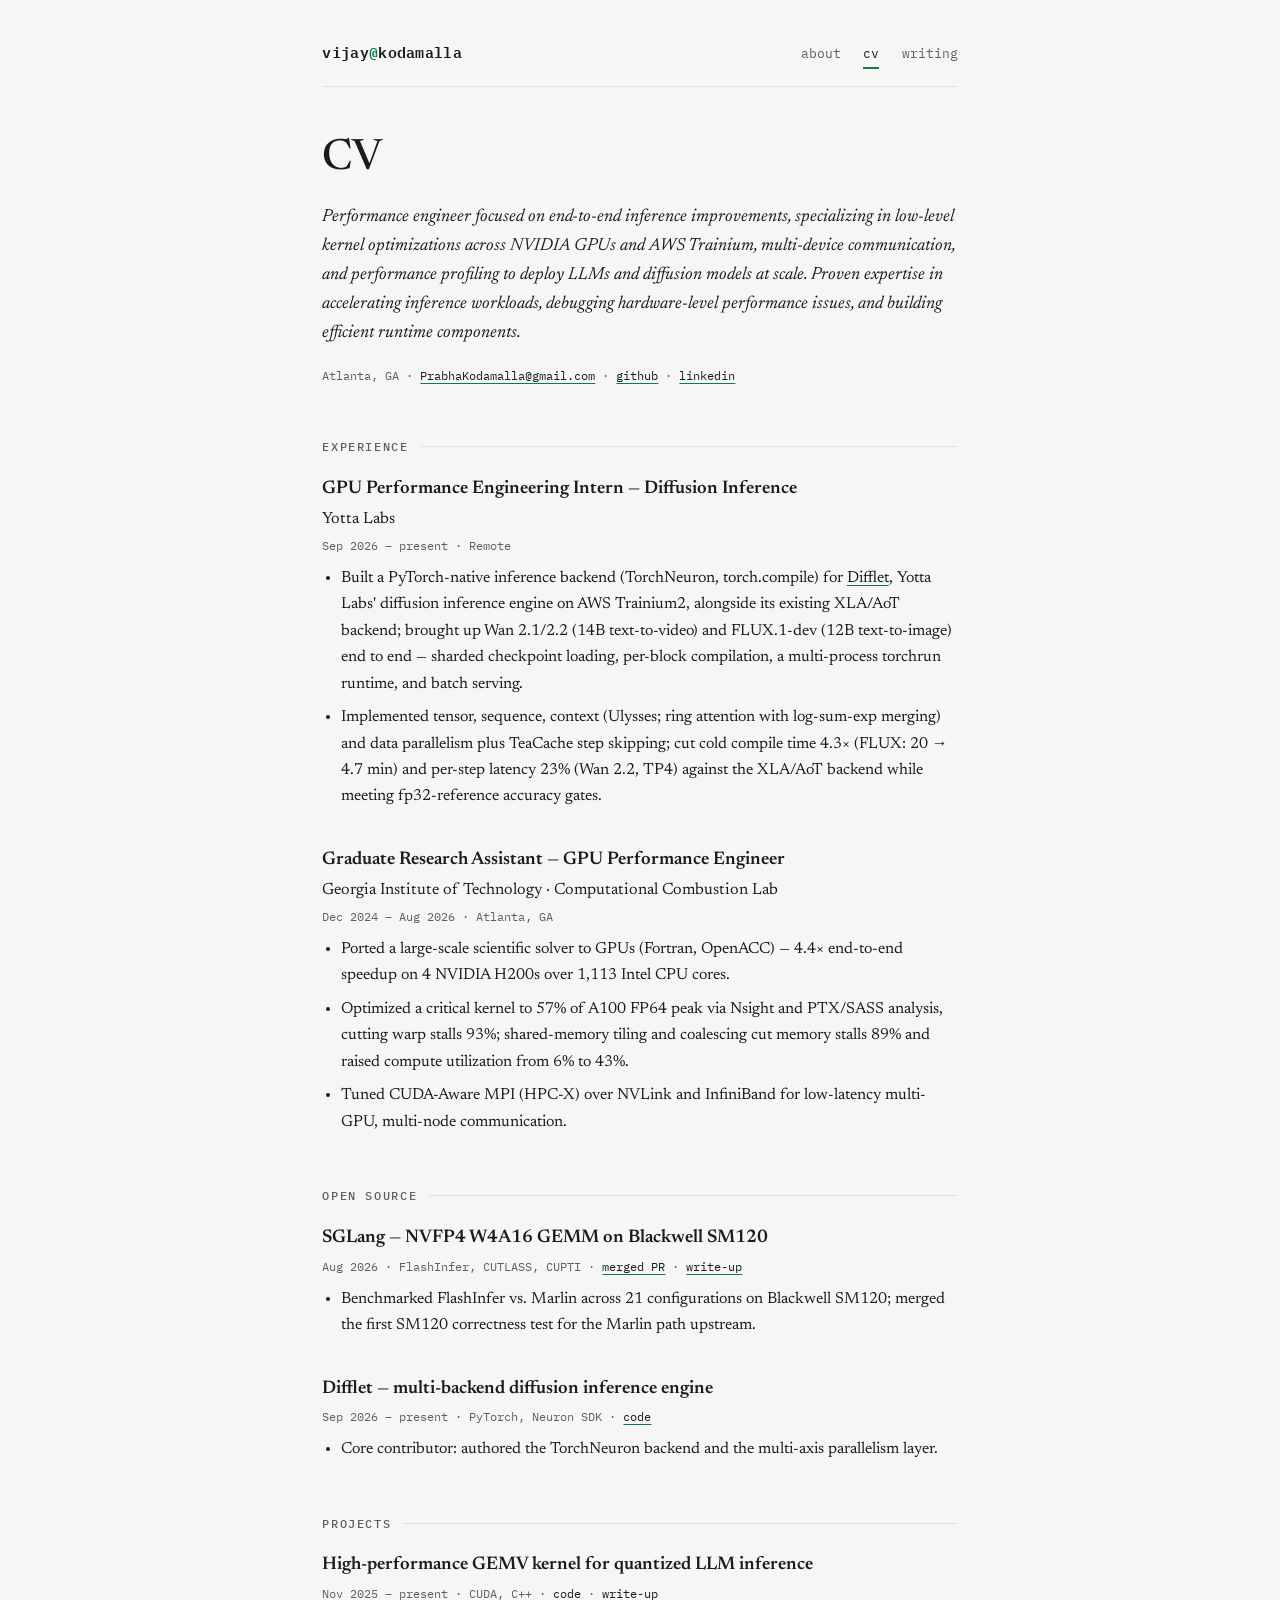
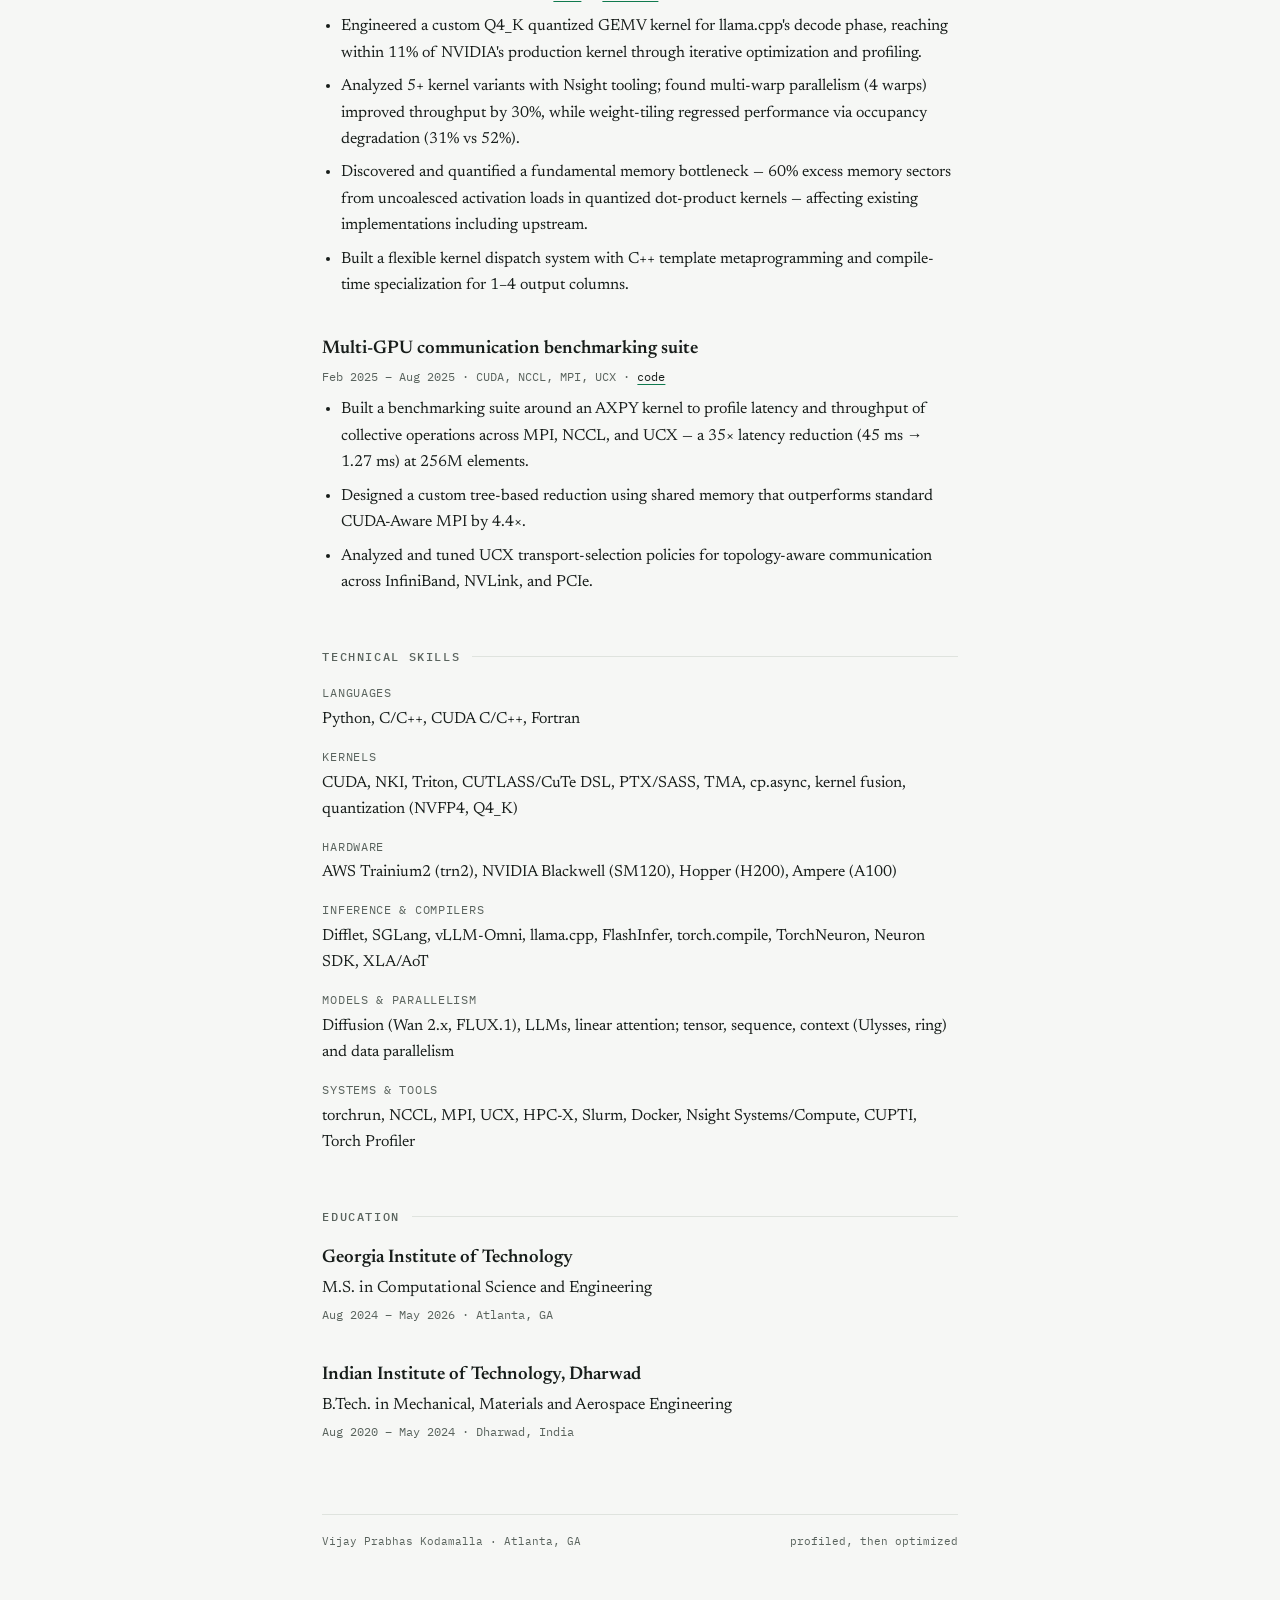
==== commit ebfdd7fc: "Update cv.html" ====
--- a/cv.html
+++ b/cv.html
@@ -63,7 +63,7 @@
   </div>
 
   <div class="cv-entry">
-    <h3>Difflet — diffusion inference engine for AWS Trainium2</h3>
+    <h3>Difflet — multi-backend diffusion inference engine</h3>
     <p class="when">Sep 2026 – present · PyTorch, Neuron SDK · <a href="https://github.com/ai-decentralized/Difflet">code</a></p>
     <ul>
       <li>Core contributor: authored the TorchNeuron backend and the multi-axis parallelism layer.</li>
--- a/styles.css
+++ b/styles.css
@@ -153,6 +153,59 @@
 
 .muted { color: var(--muted); }
 
+/* ----- "currently" line ----- */
+.now {
+  font-family: var(--mono);
+  font-size: 0.78rem;
+  color: var(--muted);
+  display: flex;
+  align-items: center;
+  gap: 0.55rem;
+  margin: 0 0 1.3rem;
+}
+
+.now a { color: var(--ink); }
+
+.now-dot {
+  flex: none;
+  width: 7px;
+  height: 7px;
+  border-radius: 50%;
+  background: var(--kernel);
+  box-shadow: 0 0 0 3px rgba(15, 122, 78, 0.15);
+}
+
+/* ----- silicon chips ----- */
+.silicon {
+  list-style: none;
+  padding: 0;
+  margin: 1.4rem 0 0;
+  display: flex;
+  flex-wrap: wrap;
+  gap: 0.5rem;
+  clear: both;
+}
+
+.silicon li {
+  font-family: var(--mono);
+  font-size: 0.72rem;
+  letter-spacing: 0.03em;
+  color: var(--ink);
+  border: 1px solid var(--hairline);
+  border-left: 3px solid var(--kernel);
+  border-radius: 3px;
+  background: #fdfdfc;
+  padding: 0.25rem 0.6rem;
+}
+
+.item code {
+  font-family: var(--mono);
+  font-size: 0.85em;
+  background: #eef0ec;
+  padding: 0.05em 0.3em;
+  border-radius: 3px;
+}
+
 /* ----- signature: measured strip (profiler bars) ----- */
 .measured {
   border: 1px solid var(--hairline);
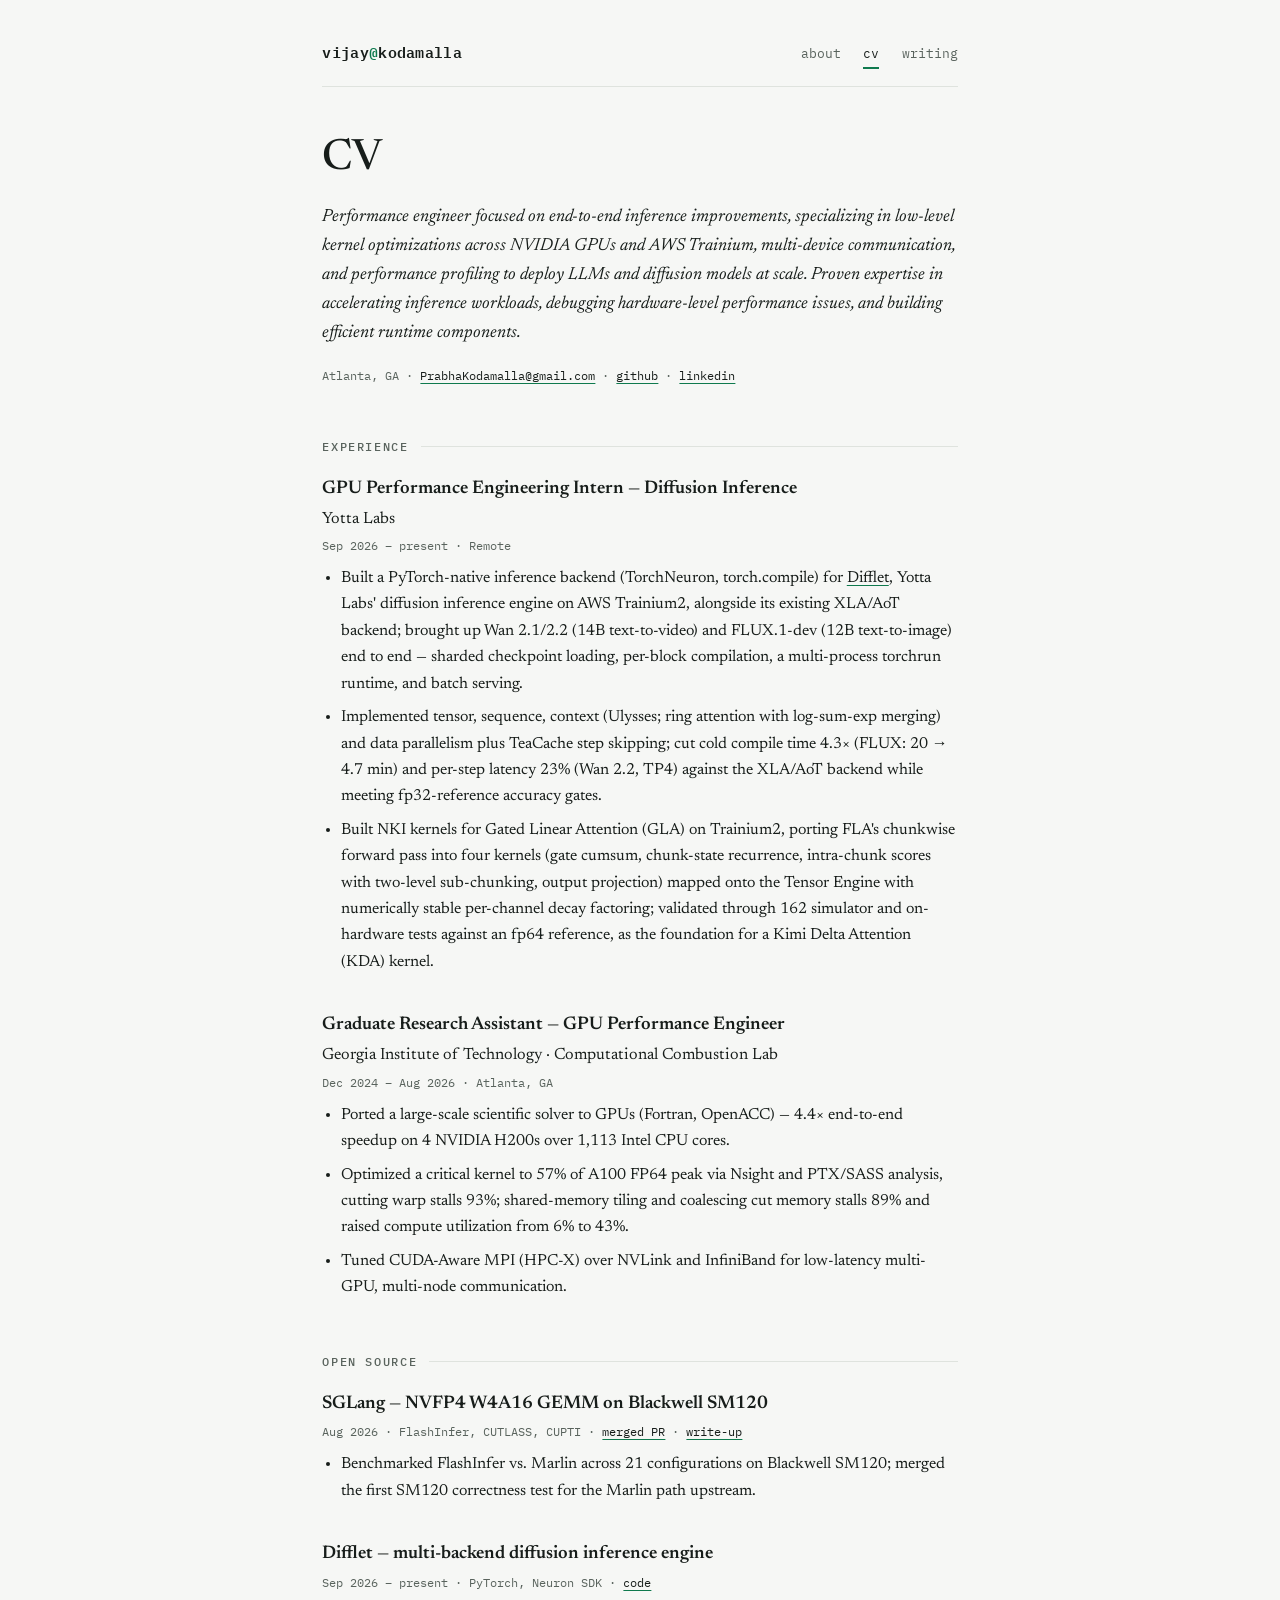
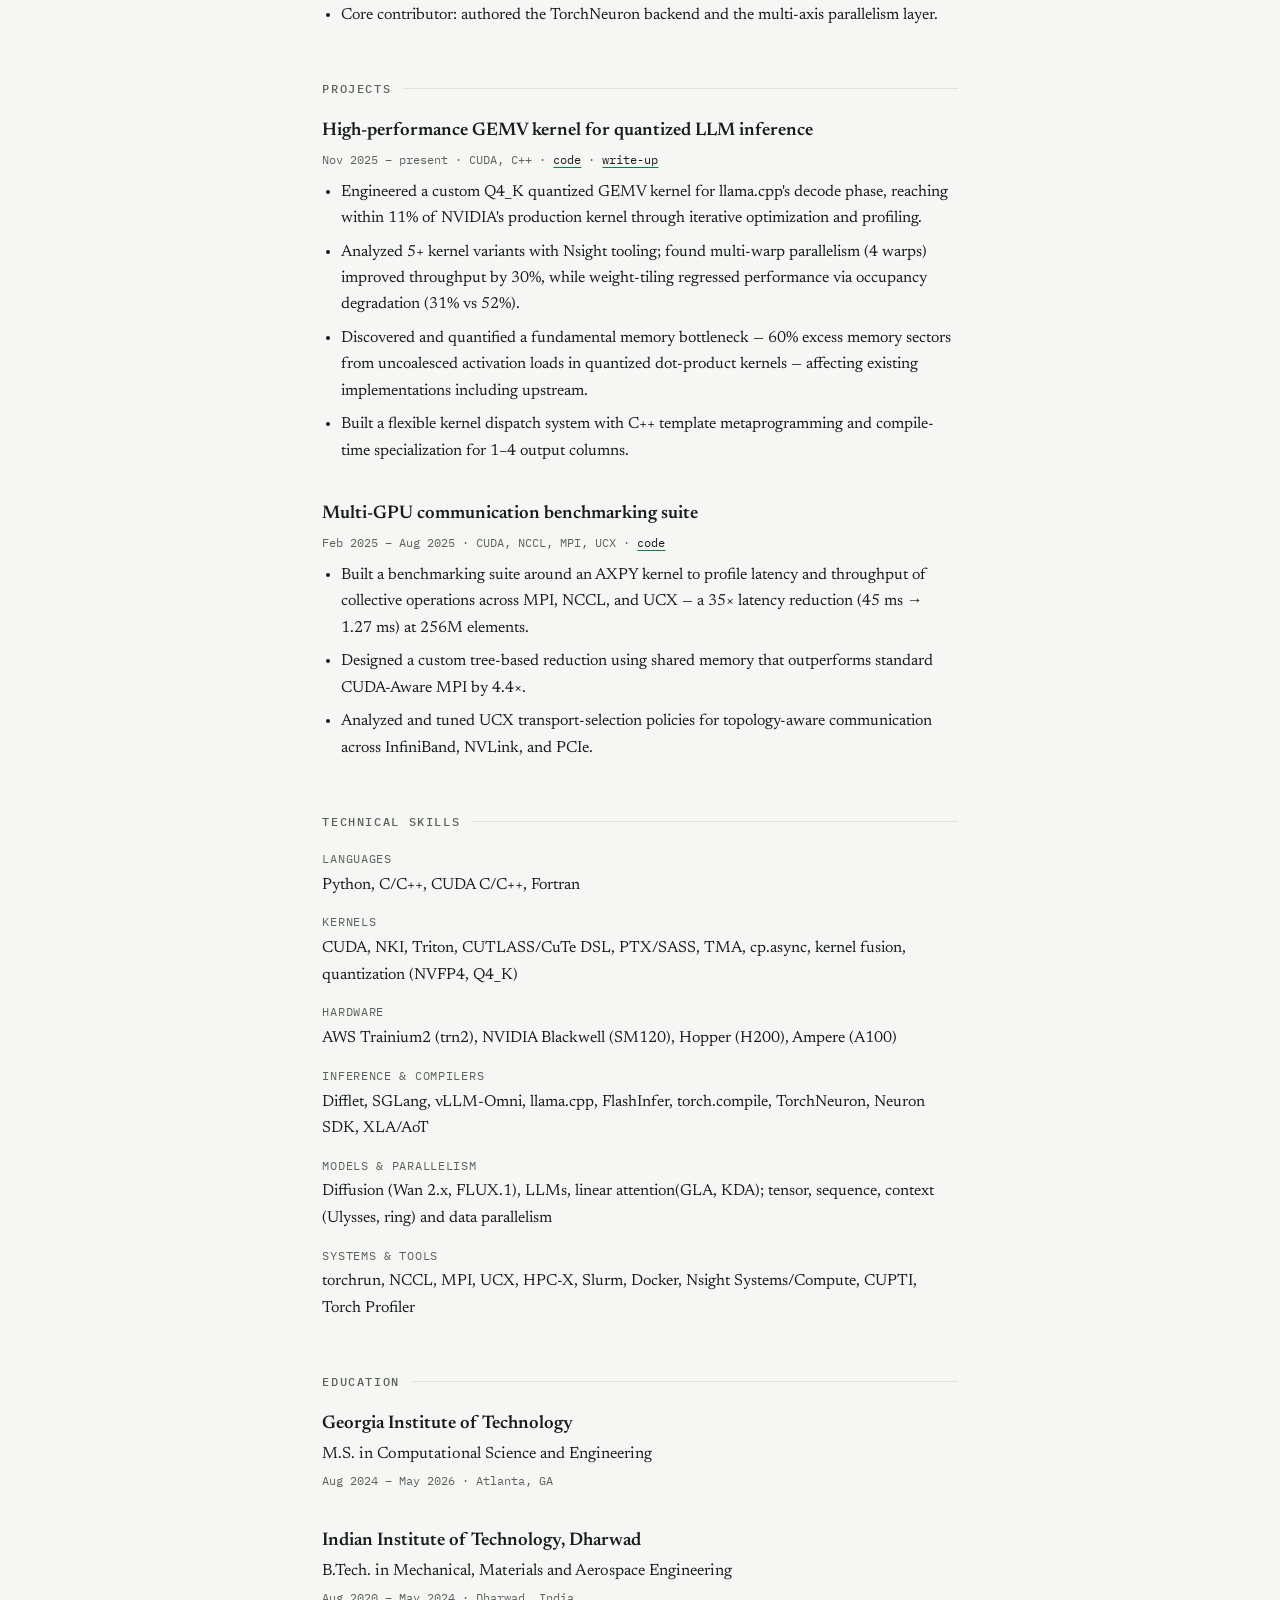
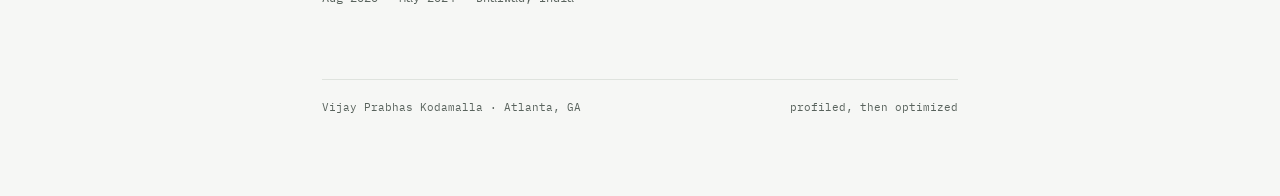
==== commit 9e811708: "Update cv.html" ====
--- a/cv.html
+++ b/cv.html
@@ -38,6 +38,7 @@
     <ul>
       <li>Built a PyTorch-native inference backend (TorchNeuron, torch.compile) for <a href="https://github.com/ai-decentralized/Difflet">Difflet</a>, Yotta Labs' diffusion inference engine on AWS Trainium2, alongside its existing XLA/AoT backend; brought up Wan 2.1/2.2 (14B text-to-video) and FLUX.1-dev (12B text-to-image) end to end — sharded checkpoint loading, per-block compilation, a multi-process torchrun runtime, and batch serving.</li>
       <li>Implemented tensor, sequence, context (Ulysses; ring attention with log-sum-exp merging) and data parallelism plus TeaCache step skipping; cut cold compile time 4.3× (FLUX: 20 → 4.7 min) and per-step latency 23% (Wan 2.2, TP4) against the XLA/AoT backend while meeting fp32-reference accuracy gates.</li>
+      <li>Built NKI kernels for Gated Linear Attention (GLA) on Trainium2, porting FLA's chunkwise forward pass into four kernels (gate cumsum, chunk-state recurrence, intra-chunk scores with two-level sub-chunking, output projection) mapped onto the Tensor Engine with numerically stable per-channel decay factoring; validated through 162 simulator and on-hardware tests against an fp64 reference, as the foundation for a Kimi Delta Attention (KDA) kernel.</li>   
     </ul>
   </div>
 
@@ -105,7 +106,7 @@
     <dt>Inference &amp; compilers</dt>
     <dd>Difflet, SGLang, vLLM-Omni, llama.cpp, FlashInfer, torch.compile, TorchNeuron, Neuron SDK, XLA/AoT</dd>
     <dt>Models &amp; parallelism</dt>
-    <dd>Diffusion (Wan 2.x, FLUX.1), LLMs, linear attention; tensor, sequence, context (Ulysses, ring) and data parallelism</dd>
+    <dd>Diffusion (Wan 2.x, FLUX.1), LLMs, linear attention(GLA, KDA); tensor, sequence, context (Ulysses, ring) and data parallelism</dd>
     <dt>Systems &amp; tools</dt>
     <dd>torchrun, NCCL, MPI, UCX, HPC-X, Slurm, Docker, Nsight Systems/Compute, CUPTI, Torch Profiler</dd>
   </dl>
